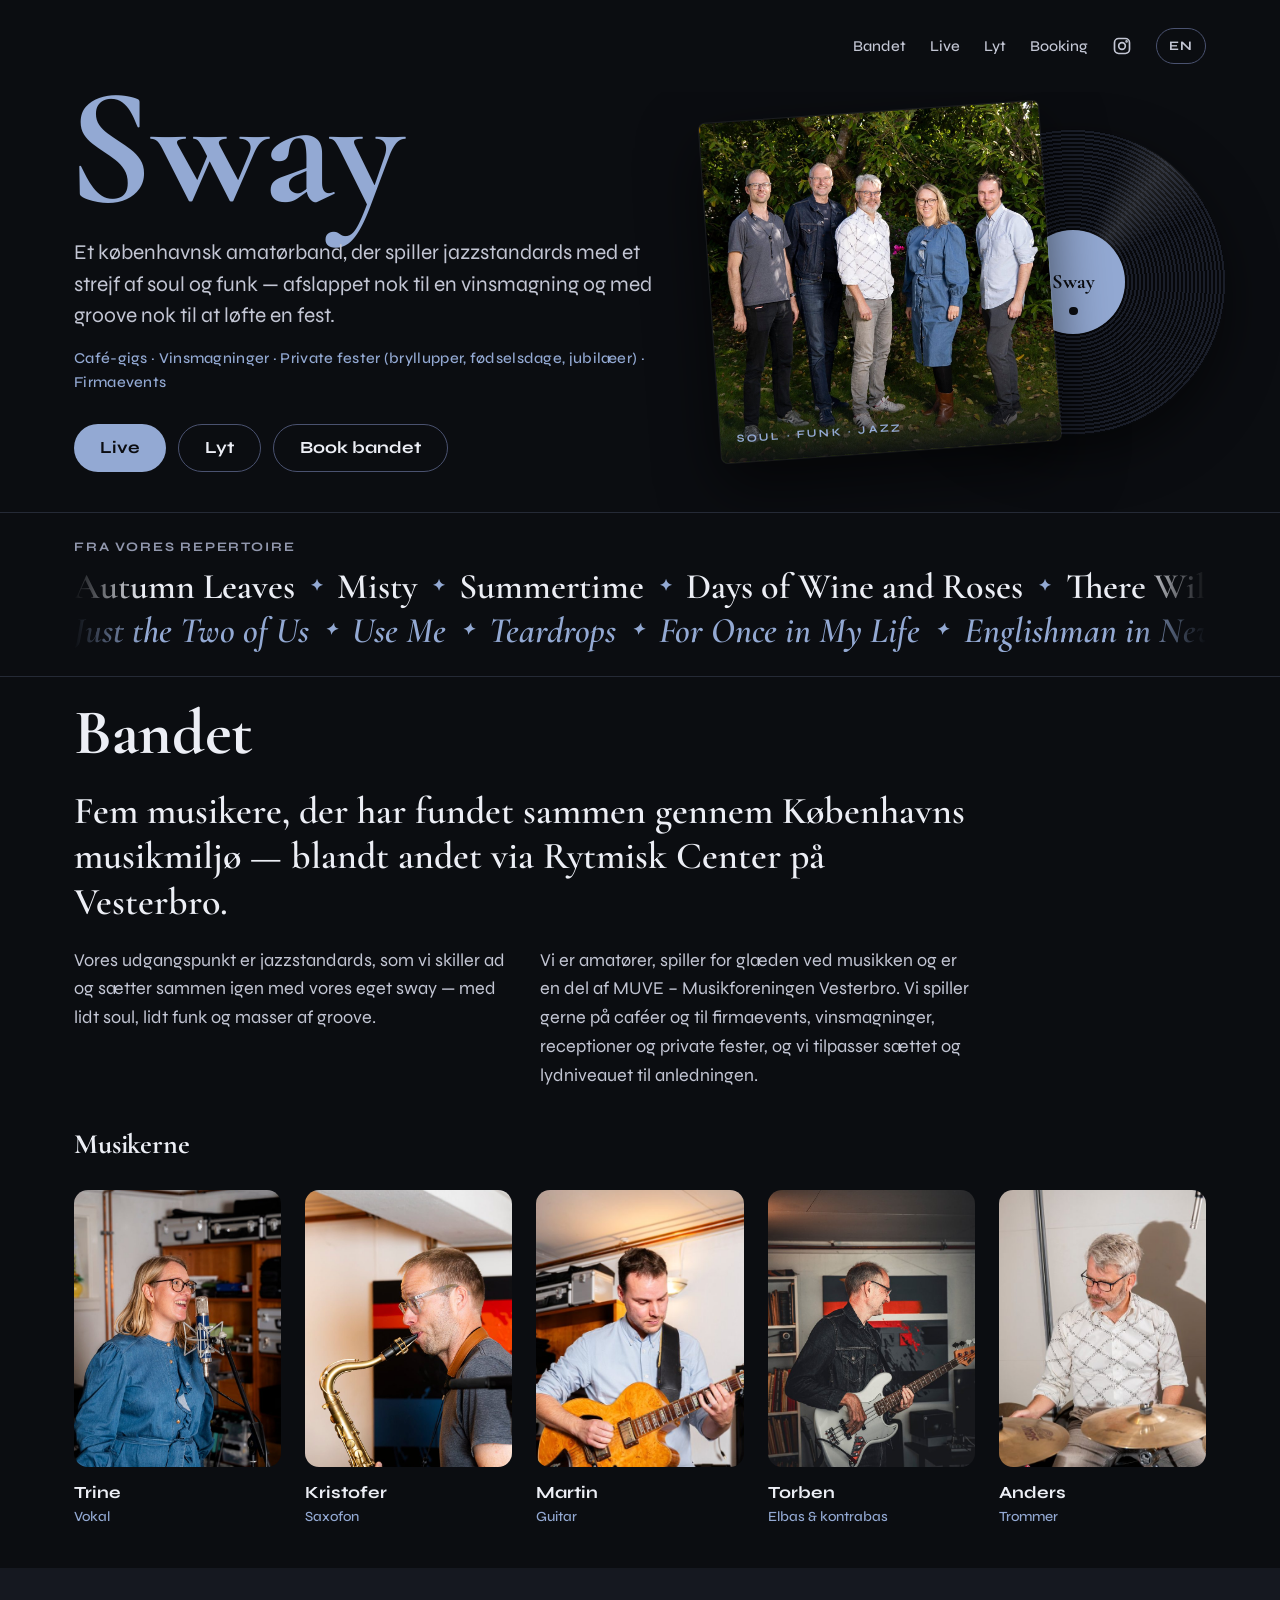
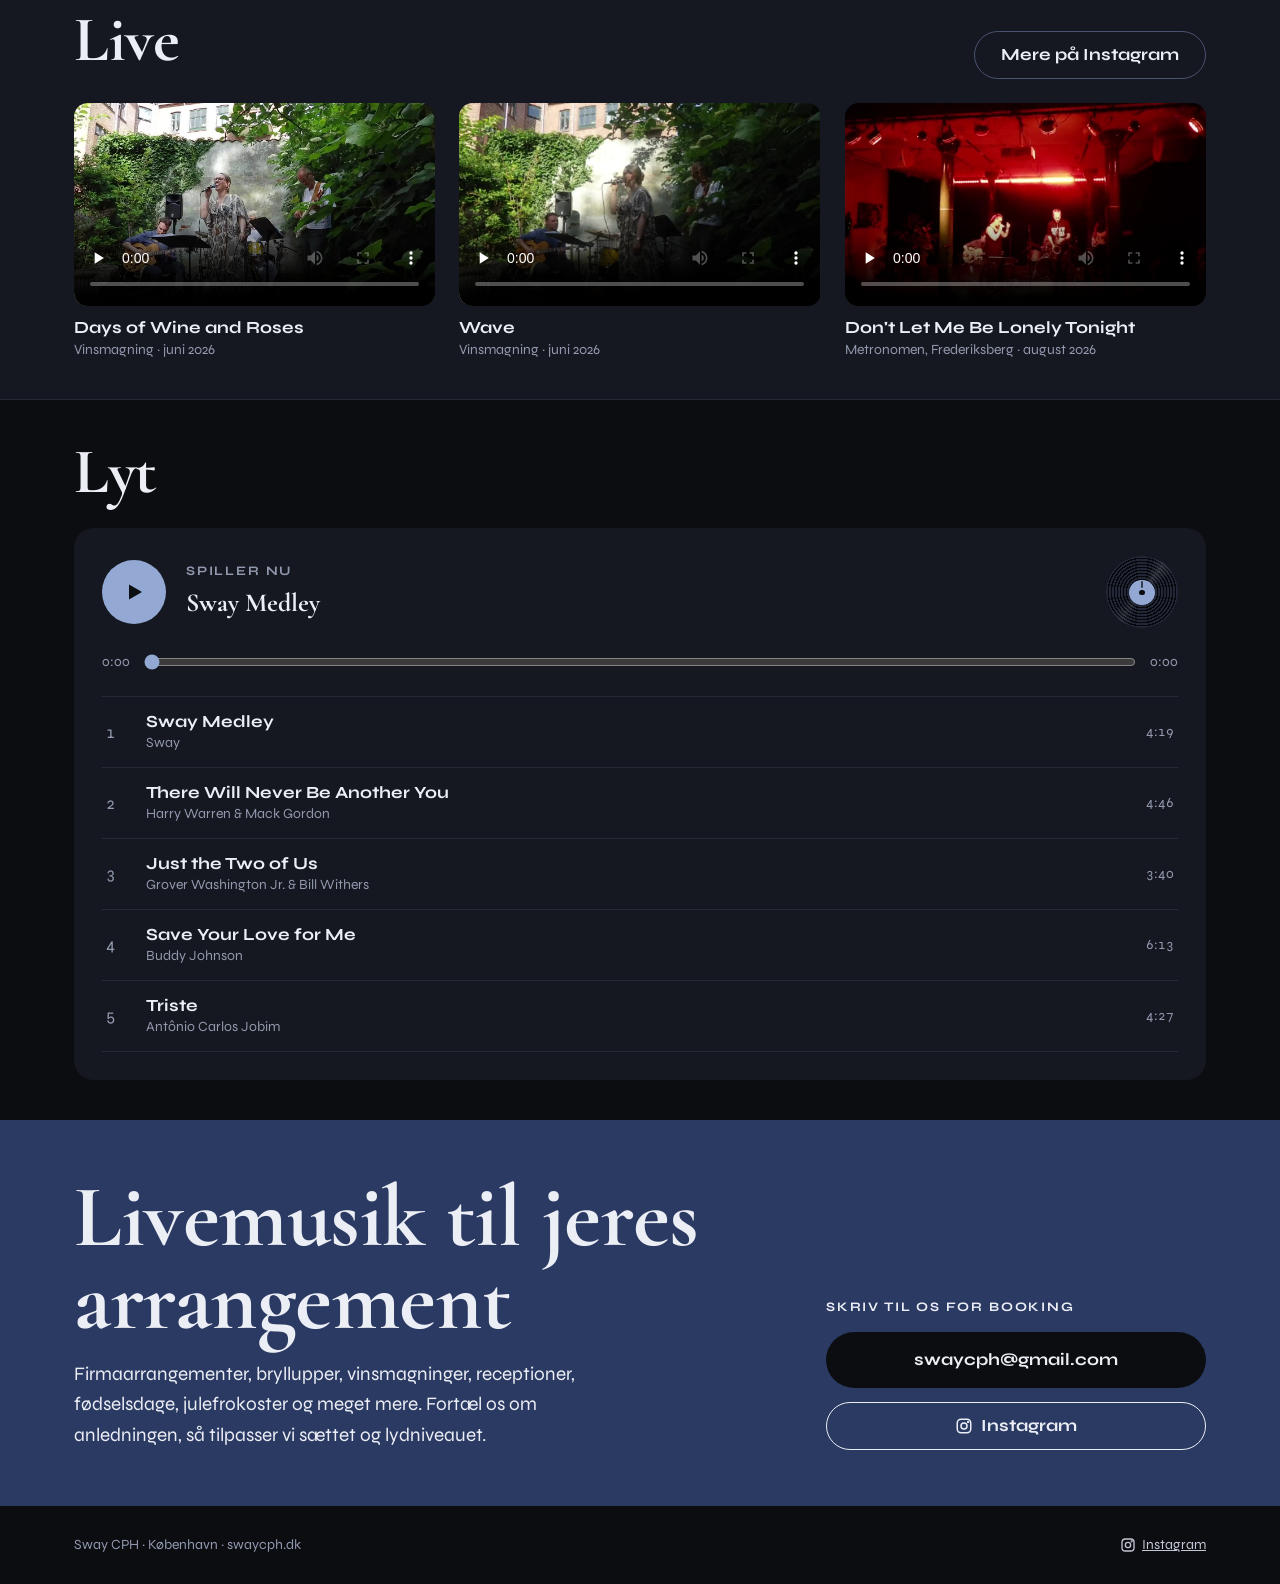
==== index.html @ b2adefa5 "Larger album cover and Syne for body text Cover grows to 340 px (smaller steps on tablet widths) wit" ====
<!doctype html>
<html lang="da">
<head>
<meta charset="utf-8">
<meta name="viewport" content="width=device-width, initial-scale=1">
<title>Sway CPH — Soul, funk &amp; jazz fra København</title>
<meta name="description" content="Sway er et københavnsk band, der spiller jazzstandards med soul, funk og groove til firmaarrangementer, vinsmagninger, receptioner og private fester.">
<meta property="og:title" content="Sway CPH — Soul, funk &amp; jazz fra København">
<meta property="og:description" content="Livemusik til jeres arrangement. Jazzstandards med soul, funk og groove fra København.">
<meta property="og:image" content="https://swaycph.dk/images/hero.jpg">
<meta property="og:type" content="website">
<link rel="preconnect" href="https://fonts.googleapis.com">
<link rel="preconnect" href="https://fonts.gstatic.com" crossorigin>
<link href="https://fonts.googleapis.com/css2?family=Syne:wght@400;500;600;700&family=Cormorant+Garamond:wght@600;700&display=swap" rel="stylesheet">
<link rel="stylesheet" href="style.css?v=20261114k">
<script>if (/[?&]theme=classic\b/.test(location.search)) document.documentElement.classList.add('theme-classic');</script>
<script>
  // Always open at the top: no restored scroll position, and drop a #section left in the address by an earlier click.
  if ('scrollRestoration' in history) history.scrollRestoration = 'manual';
  if (location.hash) history.replaceState(null, '', location.pathname + location.search);
  window.addEventListener('load', function () { window.scrollTo(0, 0); });
</script>
</head>
<body>

<header class="wrap header">
  <nav aria-label="Hovedmenu" data-en-label="Main menu" class="nav">
    <a href="#band" data-en="The Band">Bandet</a>
    <a href="#live">Live</a>
    <a href="#listen" data-en="Listen">Lyt</a>
    <a href="#contact">Booking</a>
    <a href="https://www.instagram.com/swaysocial_cph/" target="_blank" rel="noopener" aria-label="Instagram" class="icon-link">
      <svg width="20" height="20" viewBox="0 0 24 24" fill="none" stroke="currentColor" stroke-width="2" aria-hidden="true"><rect x="3" y="3" width="18" height="18" rx="5"/><circle cx="12" cy="12" r="4"/><circle cx="17.5" cy="6.5" r="0.6" fill="currentColor"/></svg>
    </a>
  </nav>
  <button type="button" class="lang-toggle" id="lang-toggle" aria-label="Switch to English" data-en-label="Skift til dansk" data-en="DA">EN</button>
</header>

<main>
<section id="top" class="hero">
  <div class="wrap hero-grid">
    <div class="hero-text">
      <h1>Sway</h1>
      <p class="lead" data-en="A Copenhagen amateur band playing jazz standards with a touch of soul and funk — relaxed enough for a wine tasting, with enough groove to lift a party.">Et københavnsk amatørband, der spiller jazzstandards med et strejf af soul og funk — afslappet nok til en vinsmagning og med groove nok til at løfte en fest.</p>
      <p class="occasions" data-en="Café gigs · Wine tastings · Private parties (weddings, birthdays, anniversaries) · Company events">Café-gigs · Vinsmagninger · Private fester (bryllupper, fødselsdage, jubilæer) · Firmaevents</p>
      <div class="buttons">
        <a href="#live" class="btn btn-solid">Live</a>
        <a href="#listen" class="btn btn-ghost" data-en="Listen">Lyt</a>
        <a href="#contact" class="btn btn-ghost" data-en="Book the band">Book bandet</a>
      </div>
    </div>
    <div class="collage">
      <div class="record" aria-hidden="true"><span>Sway</span></div>
      <figure class="cover">
        <img src="images/band.jpg" alt="Sway — de fem bandmedlemmer står samlet i en have" data-en-alt="Sway — the five band members standing together in a garden">
        <figcaption><span class="cover-top">Soul · Funk · Jazz</span></figcaption>
      </figure>
    </div>
  </div>
</section>


<section class="repertoire" aria-labelledby="rep-label">
  <p class="label wrap" id="rep-label" data-en="From our repertoire">Fra vores repertoire</p>
  <div class="rep-rows" id="rep-rows">
    <ul class="rep-list" id="rep-songs">
      <li>Autumn Leaves</li>
      <li>Misty</li>
      <li>Summertime</li>
      <li>Days of Wine and Roses</li>
      <li>There Will Never Be Another You</li>
      <li>A Night in Tunisia</li>
      <li>Alone Together</li>
      <li>Beautiful Love</li>
      <li>Willow Weep for Me</li>
      <li>Stolen Moments</li>
      <li>It Might as Well Be Spring</li>
      <li>Without a Song</li>
      <li>Save Your Love for Me</li>
      <li>Wild Is the Wind</li>
      <li>I Will Wait for You</li>
      <li>Når jeg bliver gammel</li>
      <li>Ain't No Sunshine</li>
      <li>Just the Two of Us</li>
      <li>Use Me</li>
      <li>Teardrops</li>
      <li>For Once in My Life</li>
      <li>Englishman in New York</li>
      <li>Fragile</li>
      <li>Here Comes the Rain Again</li>
      <li>50 Ways to Leave Your Lover</li>
      <li>Chevy 56</li>
      <li>How Come You Don't Call Me Anymore</li>
      <li>Chega de Saudade</li>
      <li>Triste</li>
      <li>Wave</li>
      <li>The Old Country</li>
      <li>Love Is a Time of Year</li>
      <li>Don't Let Me Be Lonely Tonight</li>
    </ul>
  </div>
</section>

<section id="band" class="section band">
  <div class="wrap stack">
    <h2 data-en="The Band">Bandet</h2>
    <div class="band-intro">
      <p class="bio-lead" data-en="Five musicians who found each other through Copenhagen's music scene, among other places at Rytmisk Center on Vesterbro.">Fem musikere, der har fundet sammen gennem Københavns musikmiljø — blandt andet via Rytmisk Center på Vesterbro.</p>
      <div class="bio-cols">
        <p class="bio" data-en="Our starting point is the jazz standards, which we take apart and put back together with a sway of our own — adding a little soul, a little funk and plenty of groove.">Vores udgangspunkt er jazzstandards, som vi skiller ad og sætter sammen igen med vores eget sway — med lidt soul, lidt funk og masser af groove.</p>
        <p class="bio" data-en="We are amateurs who play for the love of the music, and part of MUVE – the Vesterbro music association. We are happy to play cafés, company events, wine tastings, receptions and private celebrations, and we shape the set and the volume to fit the occasion.">Vi er amatører, spiller for glæden ved musikken og er en del af MUVE – Musikforeningen Vesterbro. Vi spiller gerne på caféer og til firmaevents, vinsmagninger, receptioner og private fester, og vi tilpasser sættet og lydniveauet til anledningen.</p>
      </div>
    </div>
    <h3 data-en="The Musicians">Musikerne</h3>
    <div class="members">
      <figure><img src="images/trine.jpg" alt="Trine synger ved en studiemikrofon" data-en-alt="Trine singing at a studio microphone" style="object-position: center 35%"><figcaption><b>Trine</b><span data-en="Vocals">Vokal</span></figcaption></figure>
      <figure><img src="images/kristofer.jpg" alt="Kristofer spiller tenorsax" data-en-alt="Kristofer playing tenor sax" style="object-position: center 40%"><figcaption><b>Kristofer</b><span data-en="Saxophone">Saxofon</span></figcaption></figure>
      <figure><img src="images/martin.jpg" alt="Martin spiller archtop-guitar" data-en-alt="Martin playing an archtop guitar" style="object-position: 55% 40%"><figcaption><b>Martin</b><span>Guitar</span></figcaption></figure>
      <figure><img src="images/torben.jpg" alt="Torben spiller på en hvid bas" data-en-alt="Torben playing a white bass" style="object-position: center 45%"><figcaption><b>Torben</b><span data-en="Bass guitar &amp; double bass">Elbas &amp; kontrabas</span></figcaption></figure>
      <figure><img src="images/anders.jpg" alt="Anders ved trommesættet" data-en-alt="Anders at the drum kit" style="object-position: 52% 30%"><figcaption><b>Anders</b><span data-en="Drums">Trommer</span></figcaption></figure>
    </div>
  </div>
</section>

<section id="live" class="section live">
  <div class="wrap stack">
    <div class="section-head">
      <h2>Live</h2>
      <a href="https://www.instagram.com/swaysocial_cph/" target="_blank" rel="noopener" class="btn btn-ghost" data-en="More on Instagram">Mere på Instagram</a>
    </div>
    <div class="clips">
      <figure class="clip">
        <video controls playsinline preload="none" poster="video/days-of-wine-and-roses.jpg" width="1280" height="720">
          <source src="video/days-of-wine-and-roses.mp4" type="video/mp4">
        </video>
        <figcaption><b>Days of Wine and Roses</b><span data-en="Wine tasting · June 2026">Vinsmagning · juni 2026</span></figcaption>
      </figure>
      <figure class="clip">
        <video controls playsinline preload="none" poster="video/wave.jpg" width="1280" height="720">
          <source src="video/wave.mp4" type="video/mp4">
        </video>
        <figcaption><b>Wave</b><span data-en="Wine tasting · June 2026">Vinsmagning · juni 2026</span></figcaption>
      </figure>
      <figure class="clip">
        <video controls playsinline preload="none" poster="video/dont-let-me-be-lonely-tonight.jpg" width="1280" height="720">
          <source src="video/dont-let-me-be-lonely-tonight.mp4" type="video/mp4">
        </video>
        <figcaption><b>Don't Let Me Be Lonely Tonight</b><span data-en="Metronomen, Frederiksberg · August 2026">Metronomen, Frederiksberg · august 2026</span></figcaption>
      </figure>
    </div>
  </div>
</section>

<section id="listen" class="section bordered">
  <div class="wrap stack">
    <h2 data-en="Listen">Lyt</h2>
    <div class="card player" id="player">
      <div class="player-top">
        <button type="button" class="play" id="play-main" aria-label="Afspil">
          <svg class="i-play" width="24" height="24" viewBox="0 0 24 24" aria-hidden="true" fill="currentColor"><path d="M7 4.5v15l13-7.5z"/></svg>
          <svg class="i-pause" width="24" height="24" viewBox="0 0 24 24" aria-hidden="true" fill="currentColor"><rect x="6" y="4.5" width="4" height="15" rx="1"/><rect x="14" y="4.5" width="4" height="15" rx="1"/></svg>
        </button>
        <div class="now">
          <div class="label" data-en="Now playing">Spiller nu</div>
          <div class="card-title" id="now-title">Sway Medley</div>
        </div>
        <div class="mini-record" aria-hidden="true"><span></span></div>
      </div>
      <div class="progress">
        <span id="t-cur">0:00</span>
        <input type="range" id="seek" min="0" max="100" step="0.1" value="0" aria-label="Spol" data-en-label="Seek">
        <span id="t-dur">0:00</span>
      </div>
      <ol class="tracks" id="tracks">
        <li><button type="button" data-src="audio/sway-medley.mp3"><span class="t-num">1</span><span class="t-info"><b>Sway Medley</b><span>Sway</span></span><span class="t-len">4:19</span></button></li>
        <li><button type="button" data-src="audio/there-will-never-be-another-you.mp3"><span class="t-num">2</span><span class="t-info"><b>There Will Never Be Another You</b><span>Harry Warren &amp; Mack Gordon</span></span><span class="t-len">4:46</span></button></li>
        <li><button type="button" data-src="audio/just-the-two-of-us.mp3"><span class="t-num">3</span><span class="t-info"><b>Just the Two of Us</b><span>Grover Washington Jr. &amp; Bill Withers</span></span><span class="t-len">3:40</span></button></li>
        <li><button type="button" data-src="audio/save-your-love-for-me.mp3"><span class="t-num">4</span><span class="t-info"><b>Save Your Love for Me</b><span>Buddy Johnson</span></span><span class="t-len">6:13</span></button></li>
        <li><button type="button" data-src="audio/triste.mp3"><span class="t-num">5</span><span class="t-info"><b>Triste</b><span>Antônio Carlos Jobim</span></span><span class="t-len">4:27</span></button></li>
      </ol>
      <audio id="audio" preload="none"></audio>
    </div>
  </div>
</section>

<section id="contact" class="section contact">
  <div class="wrap contact-inner">
    <div class="contact-text">
      <h2 data-en="Live music for your event">Livemusik til jeres arrangement</h2>
      <p data-en="Corporate events, weddings, wine tastings, receptions, birthdays, Christmas parties and much more. Tell us about the occasion and we'll shape the set and the volume to fit.">Firmaarrangementer, bryllupper, vinsmagninger, receptioner, fødselsdage, julefrokoster og meget mere. Fortæl os om anledningen, så tilpasser vi sættet og lydniveauet.</p>
    </div>
    <div class="contact-box">
      <div class="label" data-en="Write to us for booking">Skriv til os for booking</div>
      <a href="mailto:swaycph@gmail.com" class="btn btn-dark">swaycph@gmail.com</a>
      <a href="https://www.instagram.com/swaysocial_cph/" target="_blank" rel="noopener" class="btn btn-light-ghost">
        <svg width="18" height="18" viewBox="0 0 24 24" fill="none" stroke="currentColor" stroke-width="2" aria-hidden="true"><rect x="3" y="3" width="18" height="18" rx="5"/><circle cx="12" cy="12" r="4"/><circle cx="17.5" cy="6.5" r="0.6" fill="currentColor"/></svg>
        Instagram
      </a>
    </div>
  </div>
</section>
</main>

<footer class="wrap footer">
  <span data-en="Sway CPH · Copenhagen · swaycph.dk">Sway CPH · København · swaycph.dk</span>
  <a href="https://www.instagram.com/swaysocial_cph/" target="_blank" rel="noopener" class="footer-ig"><svg width="16" height="16" viewBox="0 0 24 24" fill="none" stroke="currentColor" stroke-width="2" aria-hidden="true"><rect x="3" y="3" width="18" height="18" rx="5"/><circle cx="12" cy="12" r="4"/><circle cx="17.5" cy="6.5" r="0.6" fill="currentColor"/></svg>Instagram</a>
</footer>

<script src="i18n.js?v=20261114k"></script>
<script src="player.js?v=20261114k"></script>
<script src="repertoire.js?v=20261114k"></script>

</body>
</html>
---- style.css ----
:root {
  --ground: #0B0D11;
  --ground-2: #151820;
  --line: #252A36;
  --text: #ECEEF5;
  --soft: #C3C6D4;
  --muted: #9298AE;
  --gold: #93A9D3;
  --gold-hover: #B8C8E8;
  --petrol: #2B3A63;
  --edge: #4A5270;
  --card-2: #1D2130;
  --groove-a: #07080B;
  --groove-b: #1A1E29;
  --groove-c: #222737;
  --shade: 11, 13, 17;
  --serif: 'Cormorant Garamond', Georgia, serif;
}

/* Previous petrol-and-gold palette, kept as a fallback: open with ?theme=classic */
:root.theme-classic {
  --ground: #0E1A1C;
  --ground-2: #132325;
  --line: #213436;
  --text: #F1EBDD;
  --soft: #C9D2CE;
  --muted: #A9B8B6;
  --gold: #D9A84A;
  --gold-hover: #E8C27A;
  --petrol: #1F6E78;
  --edge: #4E6563;
  --card-2: #1C2E30;
  --groove-a: #0A1213;
  --groove-b: #17282A;
  --groove-c: #1E3335;
  --shade: 14, 26, 28;
}

* { box-sizing: border-box; }
html { scroll-behavior: smooth; }
body {
  margin: 0;
  background: var(--ground);
  color: var(--text);
  font-family: 'Syne', system-ui, sans-serif;
  font-size: 17px;
  line-height: 1.6;
}
img { max-width: 100%; display: block; }
a { color: var(--gold); }
a:hover { color: var(--gold-hover); }

h1, h2, h3 { font-family: var(--serif); font-weight: 700; letter-spacing: -0.005em; margin: 0; }
h2 { font-size: clamp(40px, 6vw, 64px); line-height: 1; }
h3 { font-size: 28px; margin-top: 8px; }

.wrap { max-width: 1180px; margin: 0 auto; padding-left: 24px; padding-right: 24px; }
.stack { display: flex; flex-direction: column; gap: 24px; }
.section > .wrap { padding-top: 40px; padding-bottom: 40px; }
.player { padding-bottom: 12px; }
.bordered { border-top: 1px solid var(--line); }
.muted { color: var(--muted); font-size: 15px; margin: 0; }
.label { font-size: 13px; font-weight: 700; letter-spacing: 0.14em; text-transform: uppercase; color: var(--muted); }

/* Header */
.header { padding-top: 24px; padding-bottom: 24px; display: flex; flex-wrap: wrap; align-items: center; justify-content: flex-end; gap: 16px; }
.nav { display: flex; flex-wrap: wrap; gap: 4px 24px; font-size: 15px; font-weight: 500; }
.nav a { color: var(--soft); text-decoration: none; padding: 10px 0; }
.nav a:hover { color: var(--gold); }
.icon-link { display: inline-flex; align-items: center; }
.lang-toggle { min-width: 44px; min-height: 36px; padding: 0 12px; border-radius: 999px; border: 1.5px solid var(--edge); background: none; color: var(--soft); font: inherit; font-size: 13px; font-weight: 700; letter-spacing: 0.08em; cursor: pointer; align-self: center; margin-left: 8px; }
.lang-toggle:hover { border-color: var(--gold); color: var(--gold); }

/* Hero */
.hero { padding-bottom: 40px; overflow: hidden; }
.hero-grid { display: grid; grid-template-columns: 6fr 5fr; gap: 40px; align-items: start; padding-top: 0; }
.hero-text { display: flex; flex-direction: column; gap: 22px; }
.eyebrow { margin: 0; font-size: 14px; font-weight: 700; letter-spacing: 0.18em; text-transform: uppercase; color: var(--gold); }
.hero h1 { font-size: clamp(88px, 13vw, 190px); line-height: 0.8; margin: -0.06em 0 0 -0.04em; color: var(--gold); }
.occasions { margin: -8px 0 0; font-size: 15px; font-weight: 500; letter-spacing: 0.02em; color: var(--gold); }
.lead { margin: 0; max-width: 620px; font-size: 21px; line-height: 1.5; color: var(--soft); }
.buttons { display: flex; flex-wrap: wrap; gap: 12px; margin-top: 8px; }

/* Buttons */
.btn { display: inline-flex; align-items: center; justify-content: center; gap: 8px; min-height: 48px; padding: 0 26px; border-radius: 999px; font-weight: 700; text-decoration: none; }
.btn-solid { background: var(--gold); color: var(--ground); }
.btn-solid:hover { background: var(--gold-hover); color: var(--ground); }
.btn-ghost { border: 1.5px solid var(--edge); color: var(--text); }
.btn-ghost:hover { border-color: var(--gold); color: var(--gold); }
.btn-dark { min-height: 56px; background: var(--ground); color: var(--text); }
.btn-dark:hover { color: var(--gold-hover); }
.btn-light-ghost { border: 1.5px solid var(--text); color: var(--text); }
.btn-light-ghost:hover { background: rgba(var(--shade),0.2); color: var(--text); }

/* Listen */
.section-head { display: flex; flex-wrap: wrap; align-items: baseline; justify-content: space-between; gap: 12px; }
.card { border-radius: 20px; background: var(--ground-2); padding: 28px; }
.listen-card { display: flex; flex-wrap: wrap; align-items: center; gap: 16px 20px; }
.listen-card > div { flex: 1 1 240px; min-width: 0; }
.card-title { font-family: var(--serif); font-weight: 700; font-size: 26px; }
.play { width: 64px; height: 64px; flex: none; border-radius: 999px; background: var(--gold); color: var(--ground); display: flex; align-items: center; justify-content: center; }
.play:hover { background: var(--gold-hover); color: var(--ground); }

/* Player */
.player { display: flex; flex-direction: column; gap: 20px; }
.player-top { display: flex; align-items: center; gap: 20px; }
.now { flex: 1; min-width: 0; }
button.play { border: none; cursor: pointer; }
.play .i-pause, .is-playing .play .i-play { display: none; }
.is-playing .play .i-pause { display: block; }
.progress { display: flex; align-items: center; gap: 12px; font-size: 14px; color: var(--muted); font-variant-numeric: tabular-nums; }
.progress input { flex: 1; min-width: 0; accent-color: var(--gold); height: 24px; cursor: pointer; }
.tracks { list-style: none; margin: 0; padding: 0; border-top: 1px solid var(--line); }
.tracks li { border-bottom: 1px solid var(--line); }
.tracks button { width: 100%; display: flex; align-items: center; gap: 16px; padding: 14px 4px; min-height: 56px; background: none; border: none; color: var(--text); font: inherit; text-align: left; cursor: pointer; }
.tracks button:hover .t-info b, .tracks button.active .t-info b { color: var(--gold); }
.t-num { width: 24px; flex: none; color: var(--muted); font-variant-numeric: tabular-nums; }
.tracks button.active .t-num { color: var(--gold); }
.t-info { flex: 1; min-width: 0; display: flex; flex-direction: column; line-height: 1.35; }
.t-info span { color: var(--muted); font-size: 14px; }
.t-len { color: var(--muted); font-size: 14px; font-variant-numeric: tabular-nums; }

/* Live */
.live { background: var(--ground-2); }
.clips { display: grid; grid-template-columns: repeat(auto-fit, minmax(280px, 1fr)); gap: 24px; }
.clip { margin: 0; display: flex; flex-direction: column; gap: 10px; }
.clip video { width: 100%; height: auto; aspect-ratio: 16 / 9; object-fit: cover; border-radius: 14px; background: var(--card-2); display: block; }
.clip figcaption { display: flex; flex-direction: column; line-height: 1.4; }
.clip figcaption span { color: var(--muted); font-size: 14px; }

/* Repertoire marquee */
.repertoire { padding: 8px 0 24px; overflow: hidden; border-top: 1px solid var(--line); border-bottom: 1px solid var(--line); }
.repertoire .label { padding-top: 16px; padding-bottom: 8px; }
.rep-list { list-style: none; margin: 0; padding: 0 24px; display: flex; flex-wrap: wrap; gap: 4px 28px; max-width: 1180px; margin: 0 auto; }
.rep-list[hidden] { display: none; }
.rep-list li { font-family: var(--serif); font-weight: 600; font-size: 26px; color: var(--soft); }
.rep-rows.is-moving { display: flex; flex-direction: column; gap: 0; width: min(1132px, calc(100% - 48px)); margin: 0 auto; overflow: hidden;
  -webkit-mask-image: linear-gradient(to right, transparent, #000 6%, #000 94%, transparent); mask-image: linear-gradient(to right, transparent, #000 6%, #000 94%, transparent); }
.rep-row { display: flex; width: max-content; animation: rep 70s linear infinite; }
.rep-row.reverse { animation-direction: reverse; animation-duration: 85s; }
.rep-row ul { list-style: none; margin: 0; padding: 0; display: flex; }
.rep-row li { white-space: nowrap; display: flex; align-items: center; font-family: var(--serif); font-weight: 600; font-size: clamp(24px, 3vw, 36px); color: var(--text); line-height: 1.2; }
.rep-row li::after { content: "✦"; font-size: 0.45em; color: var(--gold); margin: 0 0.9em; }
.rep-row.reverse li { color: var(--gold); font-style: italic; }
.repertoire:hover .rep-row { animation-play-state: paused; }
@keyframes rep { to { transform: translateX(-50%); } }

/* Band */
.band > .wrap { padding-top: 24px; }
.band-intro { display: flex; flex-direction: column; gap: 20px; max-width: 900px; }
.bio-lead { margin: 0; font-family: var(--serif); font-weight: 600; font-size: clamp(26px, 3.2vw, 38px); line-height: 1.2; color: var(--text); }
.bio-cols { display: grid; grid-template-columns: 1fr 1fr; gap: 32px; }
.bio { margin: 0; font-size: 18px; color: var(--soft); }
/* Collage */
.collage { position: relative; justify-self: start; width: min(100%, 340px); margin-top: 20px; }
.cover { position: relative; z-index: 2; margin: 0; aspect-ratio: 1; border-radius: 6px; overflow: hidden; transform: rotate(-4deg); box-shadow: 0 24px 60px rgba(0,0,0,0.6); outline: 1px solid rgba(241,235,221,0.08); }
.cover img { display: block; width: 100%; height: 100%; object-fit: cover; object-position: center 62%; }
.cover figcaption { position: absolute; inset: auto 0 0 0; padding: 40px 16px 14px; display: flex; flex-direction: column; background: linear-gradient(to top, rgba(var(--shade),0.92), rgba(var(--shade),0)); }
.cover-top { font-size: 11px; font-weight: 700; letter-spacing: 0.2em; text-transform: uppercase; color: var(--gold); }
.cover-title { font-family: var(--serif); font-weight: 700; font-size: 26px; line-height: 1.1; color: var(--text); }
.record { z-index: 1; position: absolute; right: -52%; top: 5%; width: 90%; aspect-ratio: 1; border-radius: 50%; display: flex; align-items: center; justify-content: center;
  background: repeating-radial-gradient(circle at center, var(--groove-a) 0 2px, var(--groove-b) 2px 4px); box-shadow: 0 20px 50px rgba(0,0,0,0.5); animation: spin 6s linear infinite; animation-play-state: paused; }
.record span { width: 34%; aspect-ratio: 1; border-radius: 50%; background: var(--gold); color: var(--ground); display: flex; align-items: center; justify-content: flex-end; flex-direction: column; padding-bottom: 0; font-family: var(--serif); font-weight: 700; font-size: clamp(14px, 1.6vw, 22px); position: relative; }
.record span { justify-content: center; }
.record span::after { content: ""; position: absolute; width: 8%; aspect-ratio: 1; border-radius: 50%; background: var(--ground); bottom: 18%; }
@media (max-width: 1180px) and (min-width: 761px) { .collage { width: min(100%, 260px); } }
@media (max-width: 960px) and (min-width: 761px) { .collage { width: min(100%, 190px); } }
.music-on .record { animation-play-state: running; }
/* Light sheen and label mark make the rotation visible; plain grooves look the same at every angle */
.record::before, .mini-record::before { content: ""; position: absolute; inset: 0; border-radius: 50%; pointer-events: none;
  background: conic-gradient(from 20deg, transparent 0deg, rgba(255,255,255,0.10) 18deg, transparent 40deg, transparent 180deg, rgba(255,255,255,0.07) 198deg, transparent 220deg); }
@keyframes spin { to { transform: rotate(360deg); } }
.mini-record { position: relative; flex: none; width: 72px; aspect-ratio: 1; border-radius: 50%; display: flex; align-items: center; justify-content: center;
  background: repeating-radial-gradient(circle at center, var(--groove-a) 0 1.5px, var(--groove-c) 1.5px 3px); animation: spin 3s linear infinite; animation-play-state: paused; }
.mini-record span { width: 36%; aspect-ratio: 1; border-radius: 50%; background: var(--gold); position: relative; }
.mini-record span::after { content: ""; position: absolute; inset: 40%; border-radius: 50%; background: var(--ground); }
.mini-record span::before { content: ""; position: absolute; left: 46%; top: 6%; width: 8%; height: 28%; border-radius: 2px; background: var(--ground); opacity: 0.7; }
.music-on .mini-record { animation-play-state: running; }
@media (prefers-reduced-motion: reduce) { .record { animation-duration: 14s; } .mini-record { animation-duration: 8s; } }

@media (max-width: 760px) {
  .bio-cols { grid-template-columns: 1fr; gap: 16px; }
  .hero-grid { grid-template-columns: 1fr; gap: 40px; min-height: 0; padding-top: 16px; }
  .collage { width: 66%; margin: 8px 0 0 4px; }
}
.members { display: grid; grid-template-columns: repeat(auto-fit, minmax(200px, 1fr)); gap: 24px; }
.members figure { margin: 0; display: flex; flex-direction: column; gap: 12px; }
.members img { width: 100%; aspect-ratio: 3 / 4; object-fit: cover; border-radius: 14px; }
.members figcaption { display: flex; flex-direction: column; }
.members figcaption span { color: var(--gold); font-size: 14px; font-weight: 500; }

/* Contact */
.contact { background: var(--petrol); }
.contact > .wrap { padding-top: 56px; padding-bottom: 56px; }
.contact-inner { display: flex; flex-wrap: wrap; align-items: flex-end; justify-content: space-between; gap: 40px; }
.contact-text { flex: 1 1 420px; display: flex; flex-direction: column; gap: 16px; }
.contact-text h2 { font-size: clamp(44px, 7vw, 88px); line-height: 0.95; }
.contact-text p { margin: 0; max-width: 520px; font-size: 19px; }
.contact-box { flex: 0 1 380px; display: flex; flex-direction: column; gap: 14px; }
.contact-box .label { color: var(--text); }

/* Footer */
.footer { padding-top: 28px; padding-bottom: 28px; display: flex; flex-wrap: wrap; justify-content: space-between; gap: 8px; color: var(--muted); font-size: 14px; }
.footer a { color: var(--soft); }
.footer-ig { display: inline-flex; align-items: center; gap: 6px; }

@media (max-width: 760px) {
  .members { grid-template-columns: 1fr 1fr; gap: 16px; }
}

@media (max-width: 600px) {
  .header { justify-content: space-between; flex-wrap: nowrap; align-items: flex-start; }
}
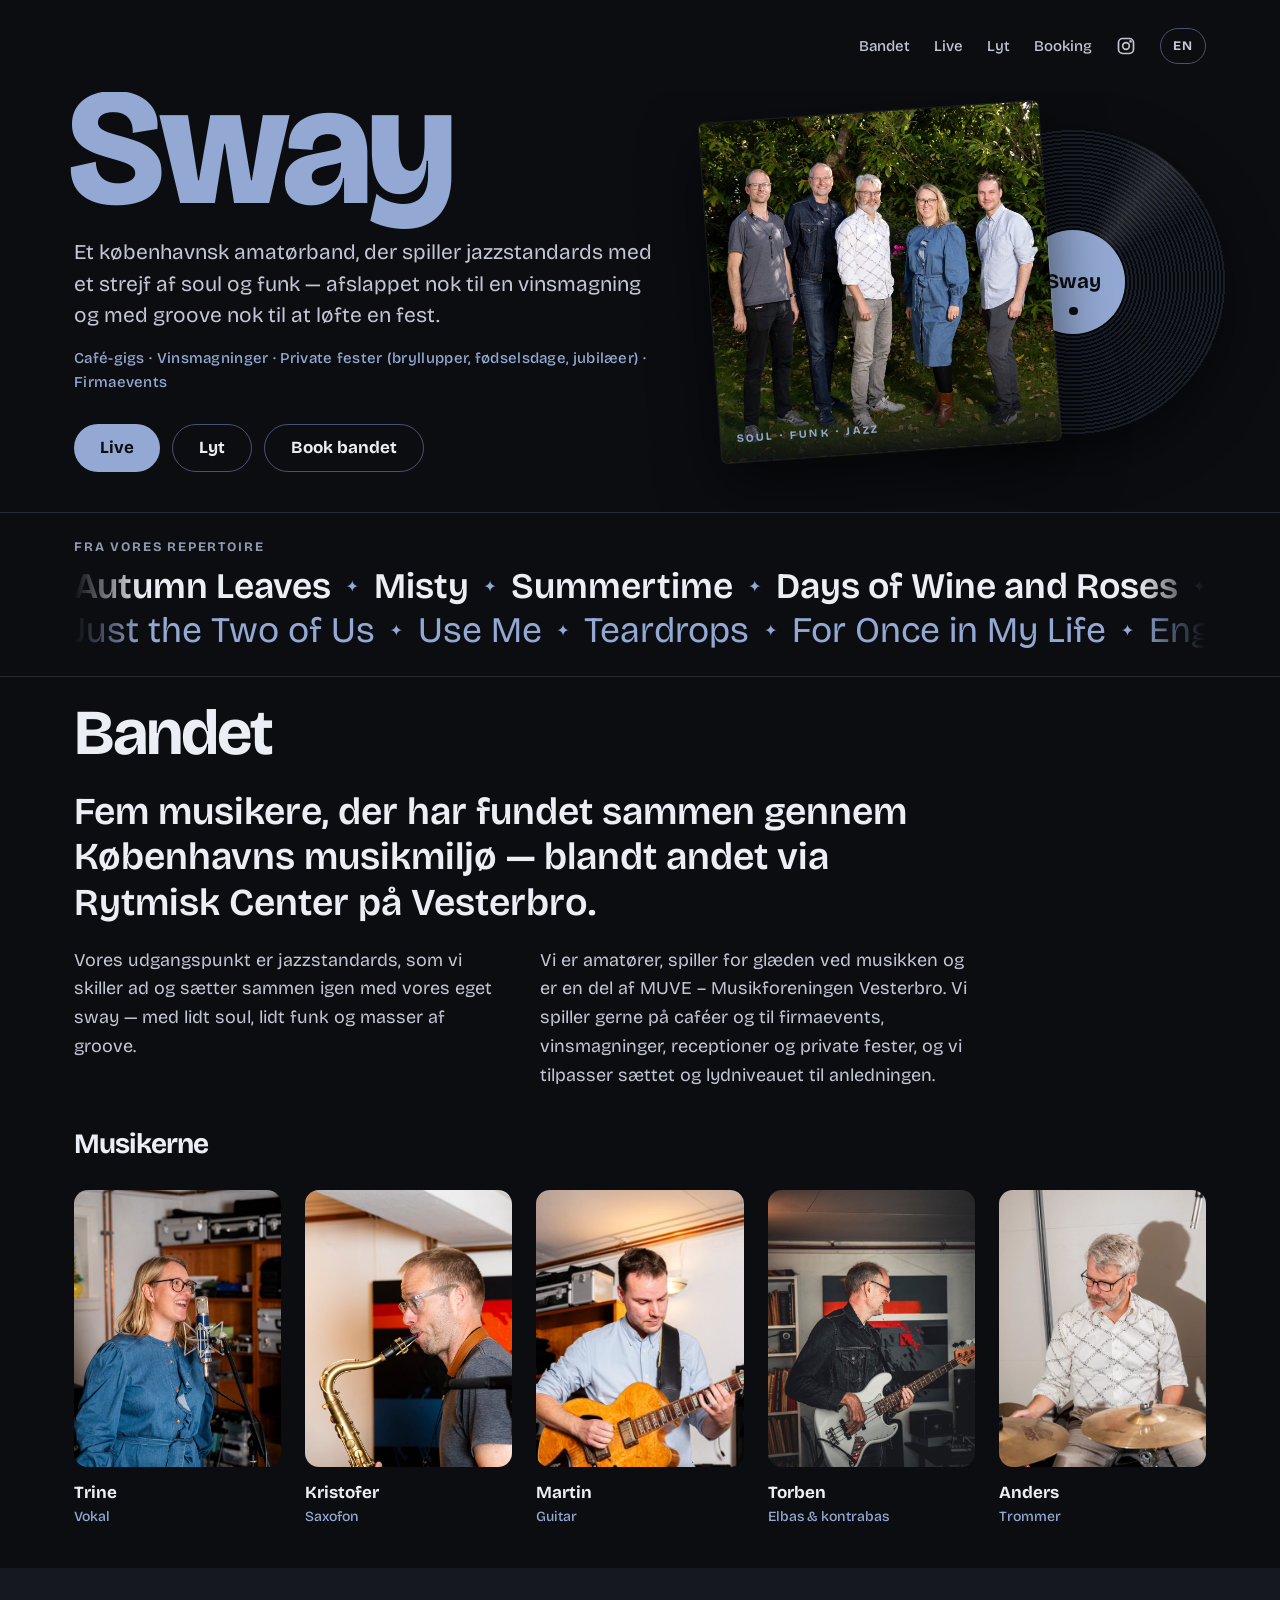
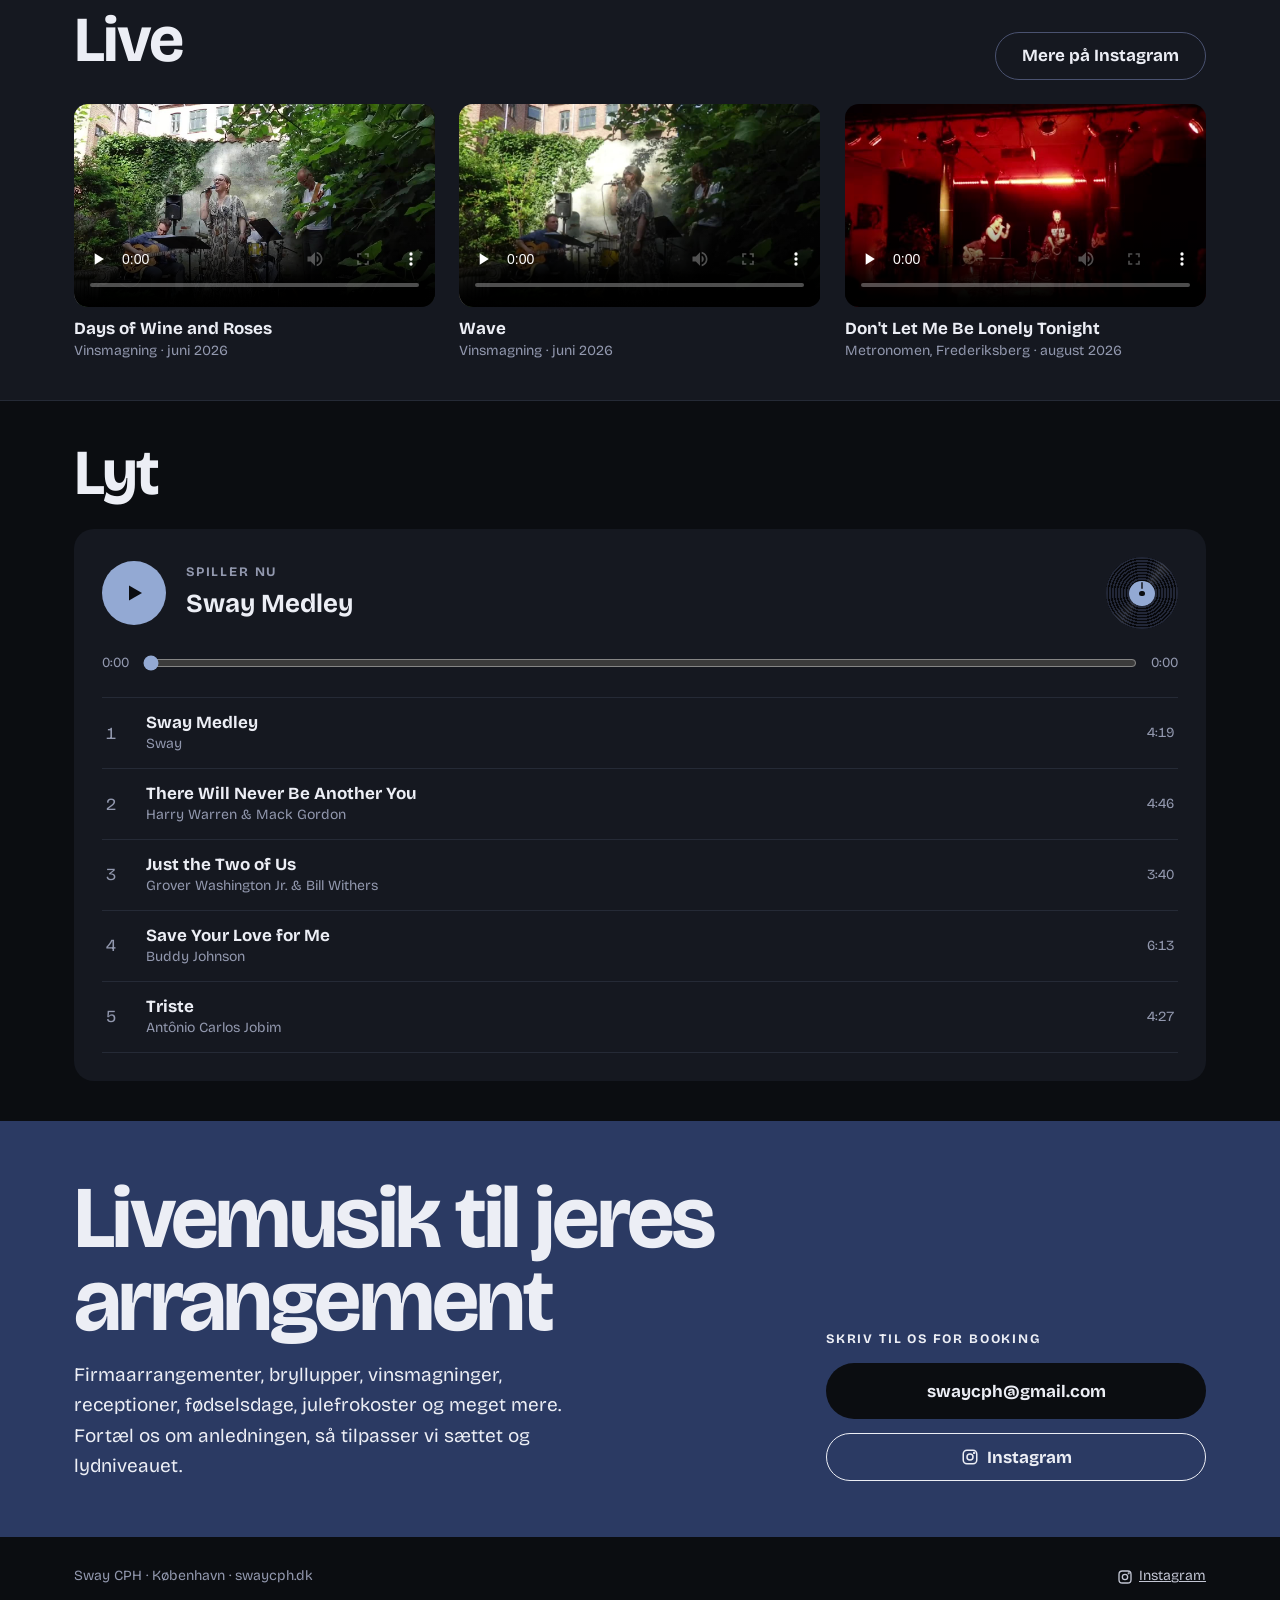
==== commit 9a9d7bc9: "Use Bricolage Grotesque for all text Replaces Syne (body) and Cormorant Garamond (headings, repertoi" ====
--- a/index.html
+++ b/index.html
@@ -11,8 +11,8 @@
 <meta property="og:type" content="website">
 <link rel="preconnect" href="https://fonts.googleapis.com">
 <link rel="preconnect" href="https://fonts.gstatic.com" crossorigin>
-<link href="https://fonts.googleapis.com/css2?family=Syne:wght@400;500;600;700&family=Cormorant+Garamond:wght@600;700&display=swap" rel="stylesheet">
-<link rel="stylesheet" href="style.css?v=20261114k">
+<link href="https://fonts.googleapis.com/css2?family=Bricolage+Grotesque:opsz,wght@12..96,400..800&display=swap" rel="stylesheet">
+<link rel="stylesheet" href="style.css?v=20261114l">
 <script>if (/[?&]theme=classic\b/.test(location.search)) document.documentElement.classList.add('theme-classic');</script>
 <script>
   // Always open at the top: no restored scroll position, and drop a #section left in the address by an earlier click.
@@ -206,9 +206,9 @@
   <a href="https://www.instagram.com/swaysocial_cph/" target="_blank" rel="noopener" class="footer-ig"><svg width="16" height="16" viewBox="0 0 24 24" fill="none" stroke="currentColor" stroke-width="2" aria-hidden="true"><rect x="3" y="3" width="18" height="18" rx="5"/><circle cx="12" cy="12" r="4"/><circle cx="17.5" cy="6.5" r="0.6" fill="currentColor"/></svg>Instagram</a>
 </footer>
 
-<script src="i18n.js?v=20261114k"></script>
-<script src="player.js?v=20261114k"></script>
-<script src="repertoire.js?v=20261114k"></script>
+<script src="i18n.js?v=20261114l"></script>
+<script src="player.js?v=20261114l"></script>
+<script src="repertoire.js?v=20261114l"></script>
 
 </body>
 </html>
--- a/style.css
+++ b/style.css
@@ -14,7 +14,7 @@
   --groove-b: #1A1E29;
   --groove-c: #222737;
   --shade: 11, 13, 17;
-  --serif: 'Cormorant Garamond', Georgia, serif;
+  --serif: 'Bricolage Grotesque', system-ui, sans-serif;
 }
 
 /* Previous petrol-and-gold palette, kept as a fallback: open with ?theme=classic */
@@ -42,15 +42,16 @@
   margin: 0;
   background: var(--ground);
   color: var(--text);
-  font-family: 'Syne', system-ui, sans-serif;
+  font-family: 'Bricolage Grotesque', system-ui, sans-serif;
   font-size: 17px;
   line-height: 1.6;
 }
 img { max-width: 100%; display: block; }
+button, input { font: inherit; }
 a { color: var(--gold); }
 a:hover { color: var(--gold-hover); }
 
-h1, h2, h3 { font-family: var(--serif); font-weight: 700; letter-spacing: -0.005em; margin: 0; }
+h1, h2, h3 { font-family: var(--serif); font-weight: 700; letter-spacing: -0.03em; margin: 0; }
 h2 { font-size: clamp(40px, 6vw, 64px); line-height: 1; }
 h3 { font-size: 28px; margin-top: 8px; }
 
@@ -76,7 +77,7 @@
 .hero-grid { display: grid; grid-template-columns: 6fr 5fr; gap: 40px; align-items: start; padding-top: 0; }
 .hero-text { display: flex; flex-direction: column; gap: 22px; }
 .eyebrow { margin: 0; font-size: 14px; font-weight: 700; letter-spacing: 0.18em; text-transform: uppercase; color: var(--gold); }
-.hero h1 { font-size: clamp(88px, 13vw, 190px); line-height: 0.8; margin: -0.06em 0 0 -0.04em; color: var(--gold); }
+.hero h1 { font-weight: 800; letter-spacing: -0.03em; font-size: clamp(88px, 13vw, 190px); line-height: 0.8; margin: -0.06em 0 0 -0.04em; color: var(--gold); }
 .occasions { margin: -8px 0 0; font-size: 15px; font-weight: 500; letter-spacing: 0.02em; color: var(--gold); }
 .lead { margin: 0; max-width: 620px; font-size: 21px; line-height: 1.5; color: var(--soft); }
 .buttons { display: flex; flex-wrap: wrap; gap: 12px; margin-top: 8px; }
@@ -141,7 +142,7 @@
 .rep-row ul { list-style: none; margin: 0; padding: 0; display: flex; }
 .rep-row li { white-space: nowrap; display: flex; align-items: center; font-family: var(--serif); font-weight: 600; font-size: clamp(24px, 3vw, 36px); color: var(--text); line-height: 1.2; }
 .rep-row li::after { content: "✦"; font-size: 0.45em; color: var(--gold); margin: 0 0.9em; }
-.rep-row.reverse li { color: var(--gold); font-style: italic; }
+.rep-row.reverse li { color: var(--gold); font-weight: 400; }
 .repertoire:hover .rep-row { animation-play-state: paused; }
 @keyframes rep { to { transform: translateX(-50%); } }
 
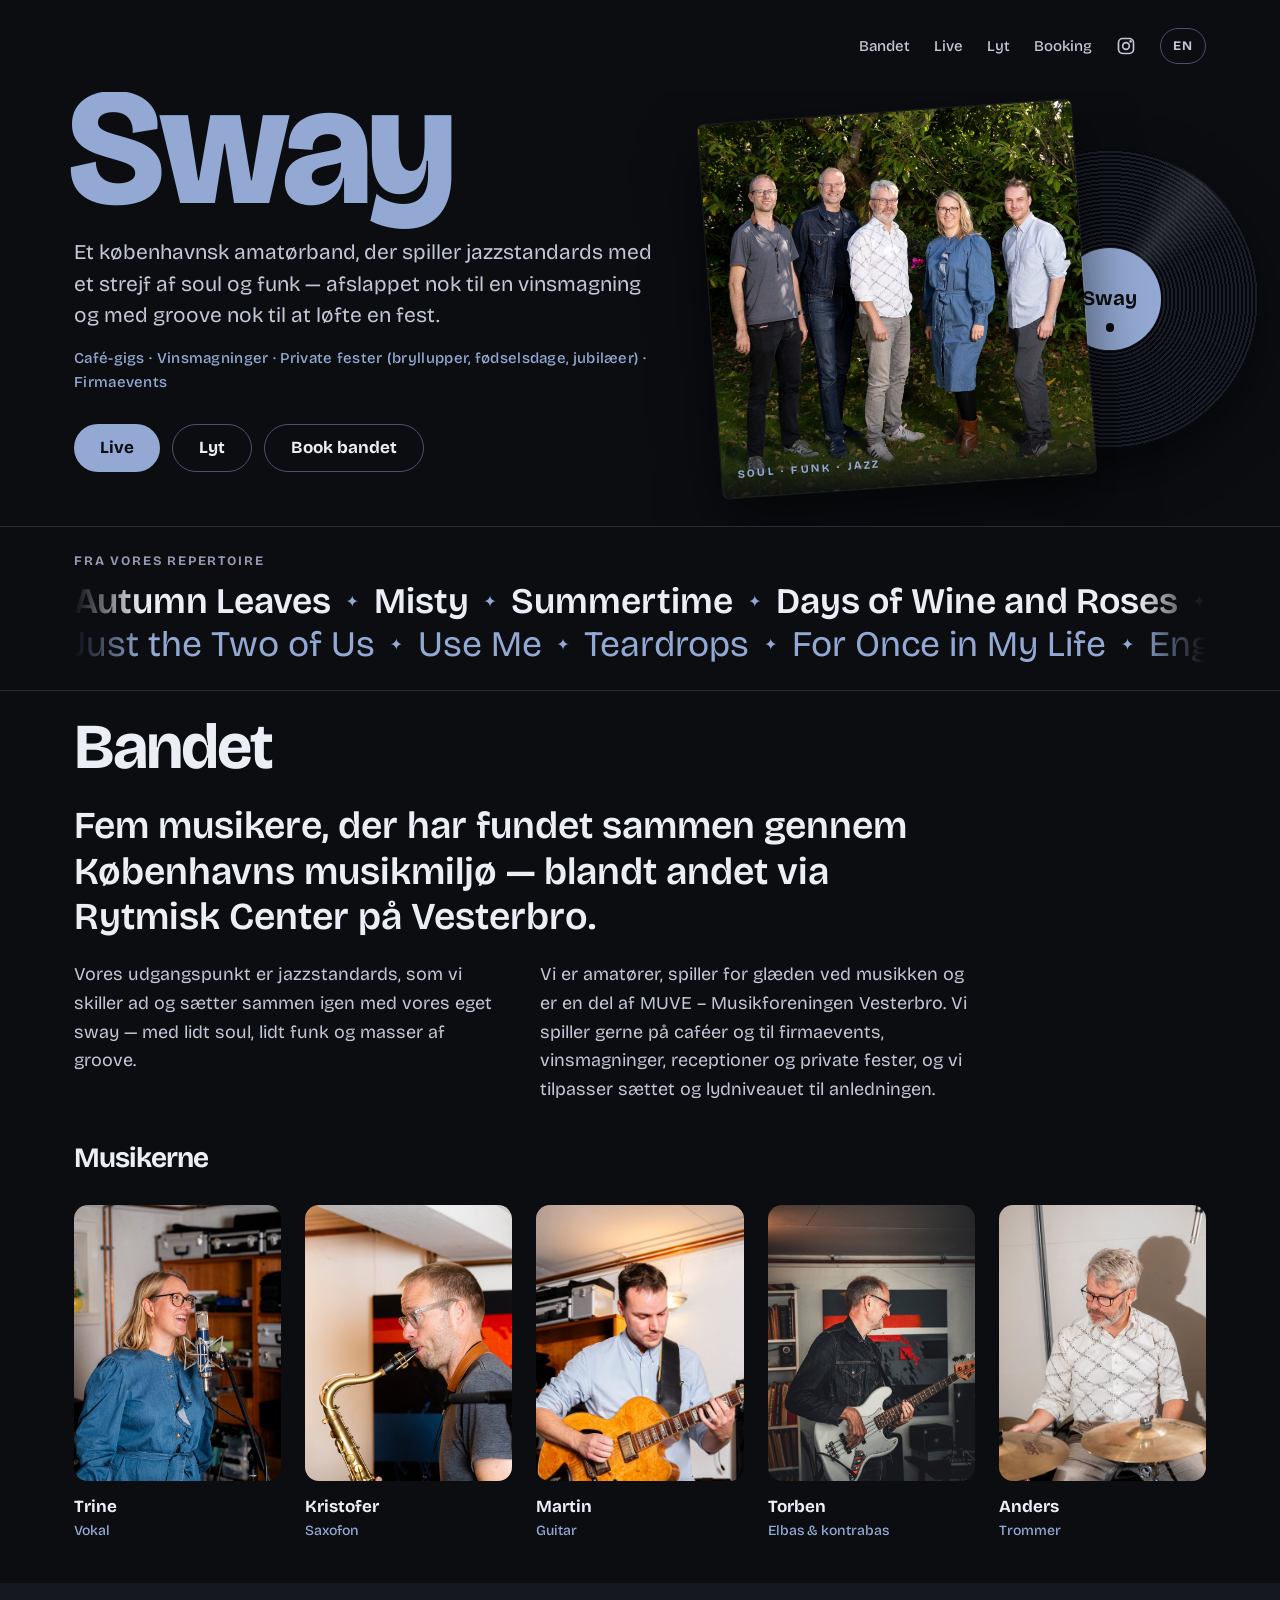
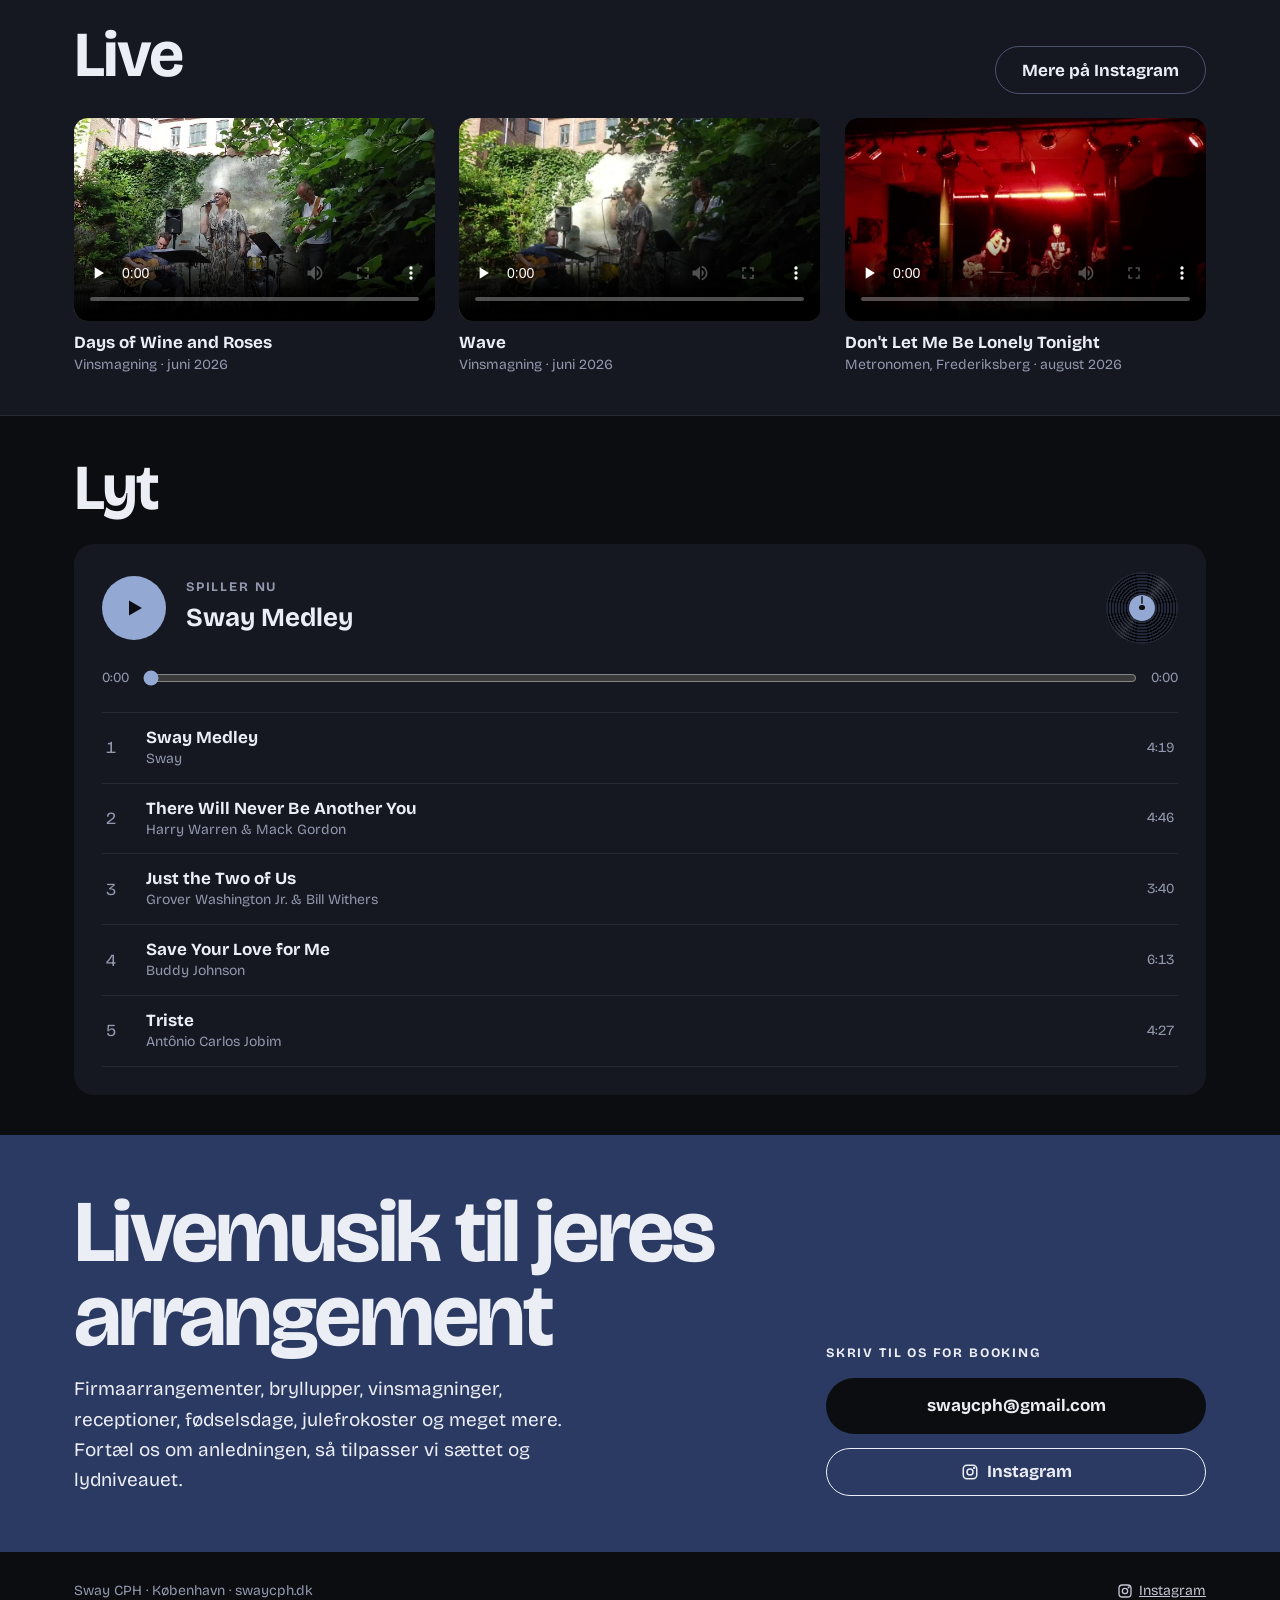
==== commit ebcddf9a: "Album cover 10% larger, record label kept in view Cover grows from 340 to 374 px (tablet and phone s" ====
--- a/index.html
+++ b/index.html
@@ -12,7 +12,7 @@
 <link rel="preconnect" href="https://fonts.googleapis.com">
 <link rel="preconnect" href="https://fonts.gstatic.com" crossorigin>
 <link href="https://fonts.googleapis.com/css2?family=Bricolage+Grotesque:opsz,wght@12..96,400..800&display=swap" rel="stylesheet">
-<link rel="stylesheet" href="style.css?v=20261114l">
+<link rel="stylesheet" href="style.css?v=20261114m">
 <script>if (/[?&]theme=classic\b/.test(location.search)) document.documentElement.classList.add('theme-classic');</script>
 <script>
   // Always open at the top: no restored scroll position, and drop a #section left in the address by an earlier click.
@@ -206,9 +206,9 @@
   <a href="https://www.instagram.com/swaysocial_cph/" target="_blank" rel="noopener" class="footer-ig"><svg width="16" height="16" viewBox="0 0 24 24" fill="none" stroke="currentColor" stroke-width="2" aria-hidden="true"><rect x="3" y="3" width="18" height="18" rx="5"/><circle cx="12" cy="12" r="4"/><circle cx="17.5" cy="6.5" r="0.6" fill="currentColor"/></svg>Instagram</a>
 </footer>
 
-<script src="i18n.js?v=20261114l"></script>
-<script src="player.js?v=20261114l"></script>
-<script src="repertoire.js?v=20261114l"></script>
+<script src="i18n.js?v=20261114m"></script>
+<script src="player.js?v=20261114m"></script>
+<script src="repertoire.js?v=20261114m"></script>
 
 </body>
 </html>
--- a/style.css
+++ b/style.css
@@ -153,19 +153,19 @@
 .bio-cols { display: grid; grid-template-columns: 1fr 1fr; gap: 32px; }
 .bio { margin: 0; font-size: 18px; color: var(--soft); }
 /* Collage */
-.collage { position: relative; justify-self: start; width: min(100%, 340px); margin-top: 20px; }
+.collage { position: relative; justify-self: start; width: min(100%, 374px); margin-top: 20px; }
 .cover { position: relative; z-index: 2; margin: 0; aspect-ratio: 1; border-radius: 6px; overflow: hidden; transform: rotate(-4deg); box-shadow: 0 24px 60px rgba(0,0,0,0.6); outline: 1px solid rgba(241,235,221,0.08); }
 .cover img { display: block; width: 100%; height: 100%; object-fit: cover; object-position: center 62%; }
 .cover figcaption { position: absolute; inset: auto 0 0 0; padding: 40px 16px 14px; display: flex; flex-direction: column; background: linear-gradient(to top, rgba(var(--shade),0.92), rgba(var(--shade),0)); }
 .cover-top { font-size: 11px; font-weight: 700; letter-spacing: 0.2em; text-transform: uppercase; color: var(--gold); }
 .cover-title { font-family: var(--serif); font-weight: 700; font-size: 26px; line-height: 1.1; color: var(--text); }
-.record { z-index: 1; position: absolute; right: -52%; top: 5%; width: 90%; aspect-ratio: 1; border-radius: 50%; display: flex; align-items: center; justify-content: center;
+.record { z-index: 1; position: absolute; right: -47%; top: 10%; width: 80%; aspect-ratio: 1; border-radius: 50%; display: flex; align-items: center; justify-content: center;
   background: repeating-radial-gradient(circle at center, var(--groove-a) 0 2px, var(--groove-b) 2px 4px); box-shadow: 0 20px 50px rgba(0,0,0,0.5); animation: spin 6s linear infinite; animation-play-state: paused; }
 .record span { width: 34%; aspect-ratio: 1; border-radius: 50%; background: var(--gold); color: var(--ground); display: flex; align-items: center; justify-content: flex-end; flex-direction: column; padding-bottom: 0; font-family: var(--serif); font-weight: 700; font-size: clamp(14px, 1.6vw, 22px); position: relative; }
 .record span { justify-content: center; }
 .record span::after { content: ""; position: absolute; width: 8%; aspect-ratio: 1; border-radius: 50%; background: var(--ground); bottom: 18%; }
-@media (max-width: 1180px) and (min-width: 761px) { .collage { width: min(100%, 260px); } }
-@media (max-width: 960px) and (min-width: 761px) { .collage { width: min(100%, 190px); } }
+@media (max-width: 1180px) and (min-width: 761px) { .collage { width: min(100%, 286px); } }
+@media (max-width: 960px) and (min-width: 761px) { .collage { width: min(100%, 209px); } }
 .music-on .record { animation-play-state: running; }
 /* Light sheen and label mark make the rotation visible; plain grooves look the same at every angle */
 .record::before, .mini-record::before { content: ""; position: absolute; inset: 0; border-radius: 50%; pointer-events: none;
@@ -182,7 +182,7 @@
 @media (max-width: 760px) {
   .bio-cols { grid-template-columns: 1fr; gap: 16px; }
   .hero-grid { grid-template-columns: 1fr; gap: 40px; min-height: 0; padding-top: 16px; }
-  .collage { width: 66%; margin: 8px 0 0 4px; }
+  .collage { width: 68%; margin: 8px 0 0 4px; }
 }
 .members { display: grid; grid-template-columns: repeat(auto-fit, minmax(200px, 1fr)); gap: 24px; }
 .members figure { margin: 0; display: flex; flex-direction: column; gap: 12px; }
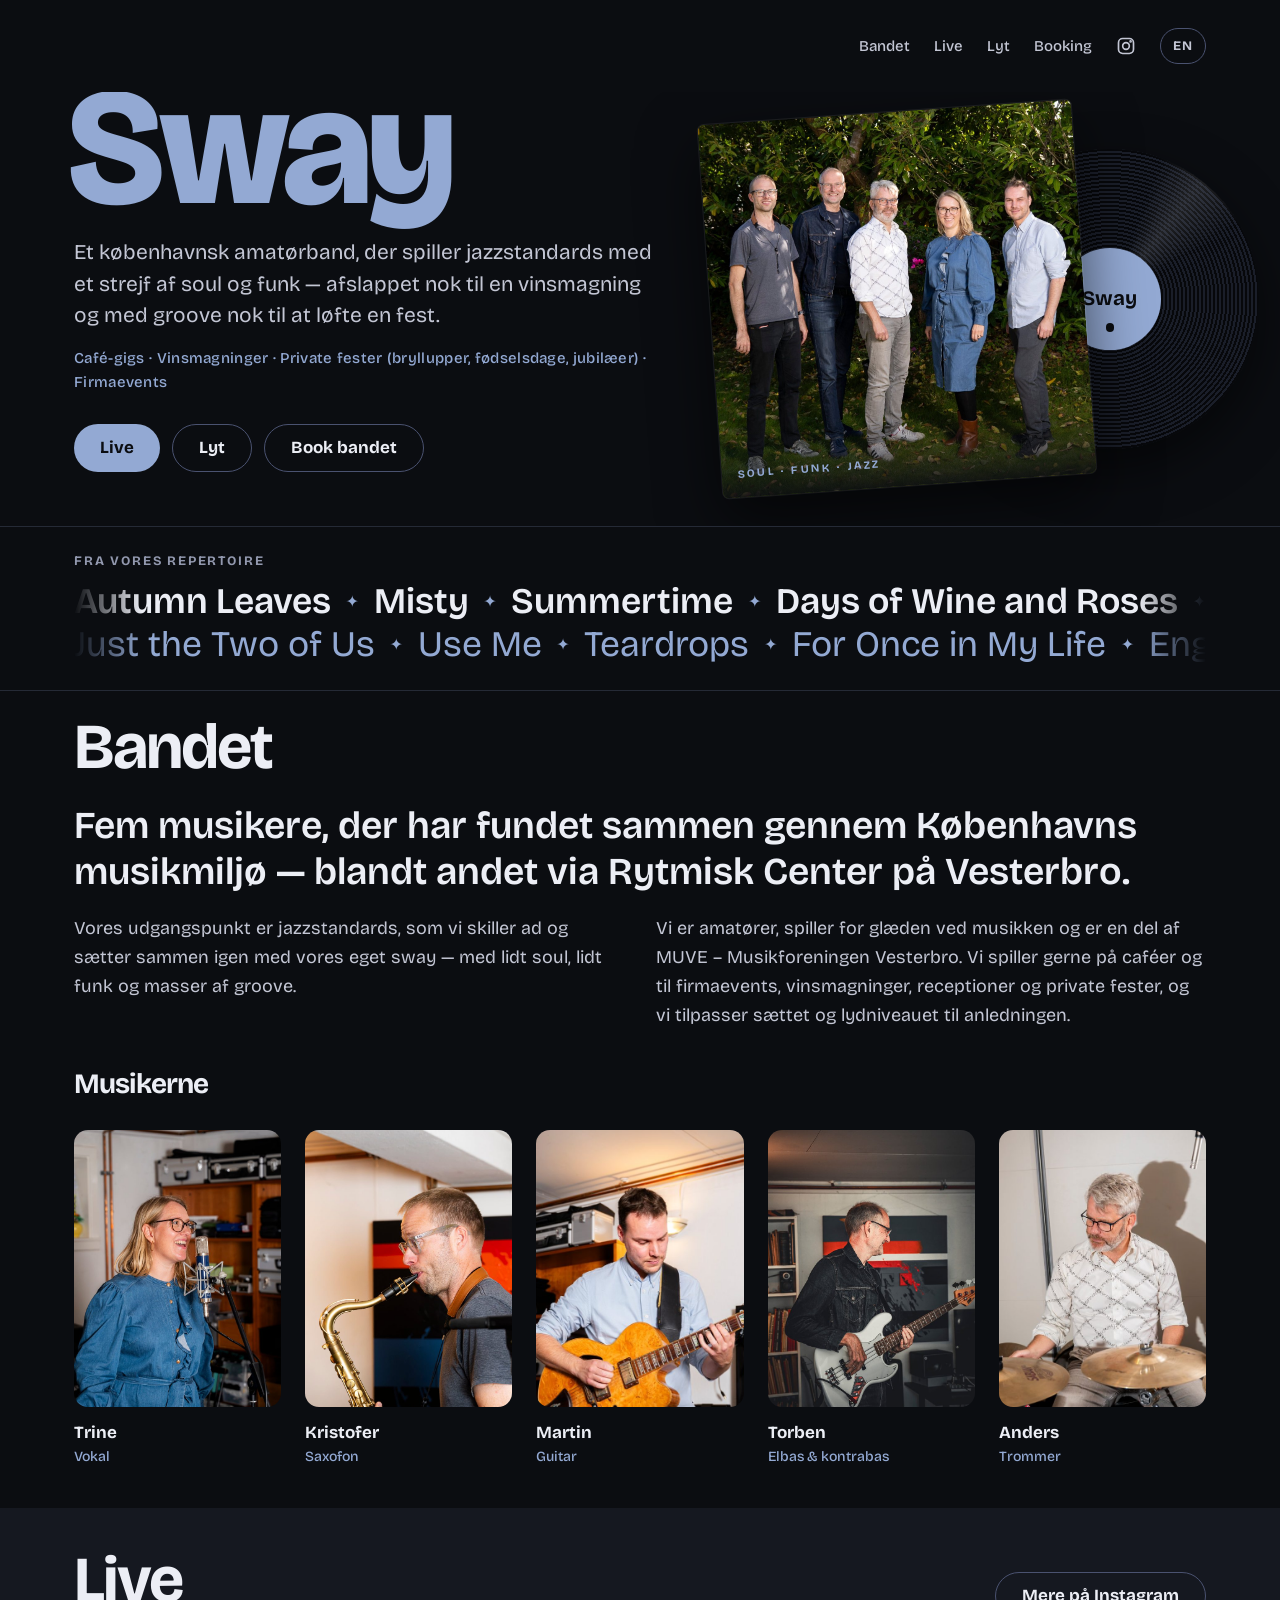
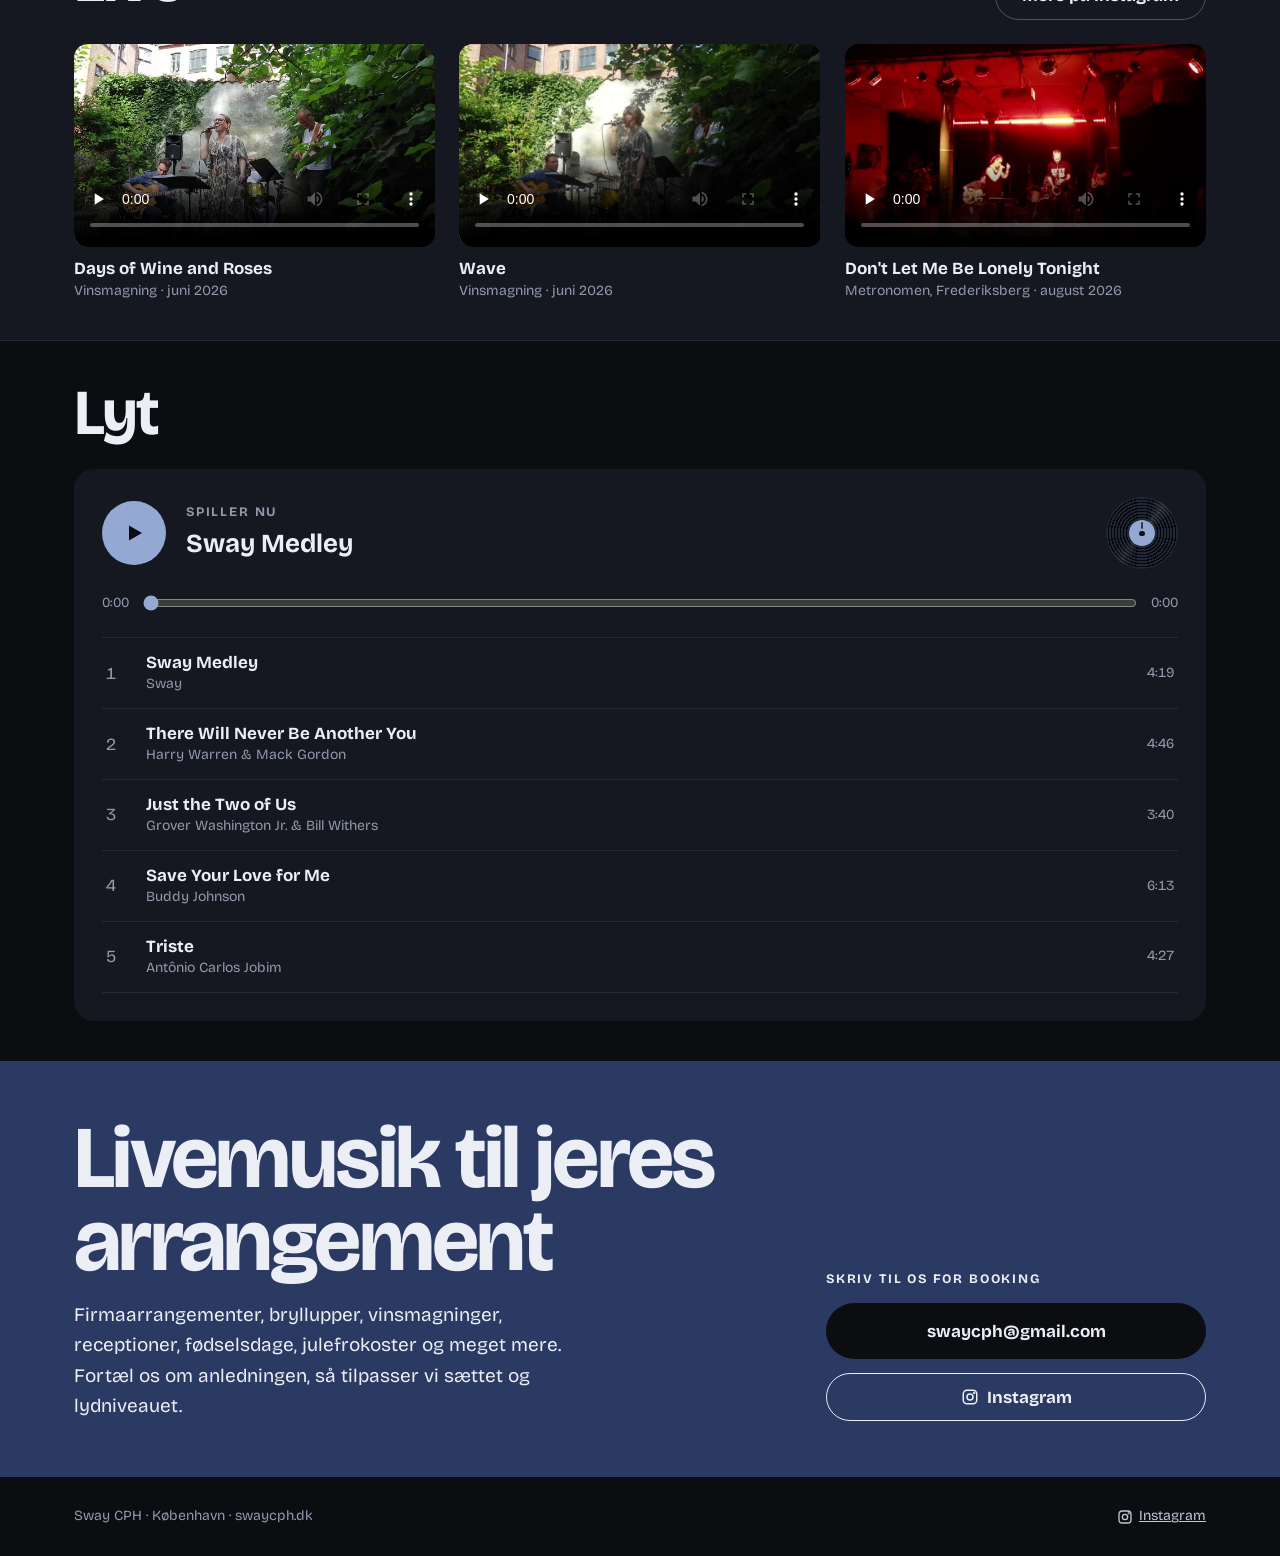
==== commit 809ce3b6: "Band text uses the full page width Co-Authored-By: Claude Opus 5.5 <noreply@anthropic.com> Claude-Se" ====
--- a/index.html
+++ b/index.html
@@ -12,7 +12,7 @@
 <link rel="preconnect" href="https://fonts.googleapis.com">
 <link rel="preconnect" href="https://fonts.gstatic.com" crossorigin>
 <link href="https://fonts.googleapis.com/css2?family=Bricolage+Grotesque:opsz,wght@12..96,400..800&display=swap" rel="stylesheet">
-<link rel="stylesheet" href="style.css?v=20261114m">
+<link rel="stylesheet" href="style.css?v=20261114n">
 <script>if (/[?&]theme=classic\b/.test(location.search)) document.documentElement.classList.add('theme-classic');</script>
 <script>
   // Always open at the top: no restored scroll position, and drop a #section left in the address by an earlier click.
@@ -206,9 +206,9 @@
   <a href="https://www.instagram.com/swaysocial_cph/" target="_blank" rel="noopener" class="footer-ig"><svg width="16" height="16" viewBox="0 0 24 24" fill="none" stroke="currentColor" stroke-width="2" aria-hidden="true"><rect x="3" y="3" width="18" height="18" rx="5"/><circle cx="12" cy="12" r="4"/><circle cx="17.5" cy="6.5" r="0.6" fill="currentColor"/></svg>Instagram</a>
 </footer>
 
-<script src="i18n.js?v=20261114m"></script>
-<script src="player.js?v=20261114m"></script>
-<script src="repertoire.js?v=20261114m"></script>
+<script src="i18n.js?v=20261114n"></script>
+<script src="player.js?v=20261114n"></script>
+<script src="repertoire.js?v=20261114n"></script>
 
 </body>
 </html>
--- a/style.css
+++ b/style.css
@@ -148,7 +148,7 @@
 
 /* Band */
 .band > .wrap { padding-top: 24px; }
-.band-intro { display: flex; flex-direction: column; gap: 20px; max-width: 900px; }
+.band-intro { display: flex; flex-direction: column; gap: 20px; }
 .bio-lead { margin: 0; font-family: var(--serif); font-weight: 600; font-size: clamp(26px, 3.2vw, 38px); line-height: 1.2; color: var(--text); }
 .bio-cols { display: grid; grid-template-columns: 1fr 1fr; gap: 32px; }
 .bio { margin: 0; font-size: 18px; color: var(--soft); }
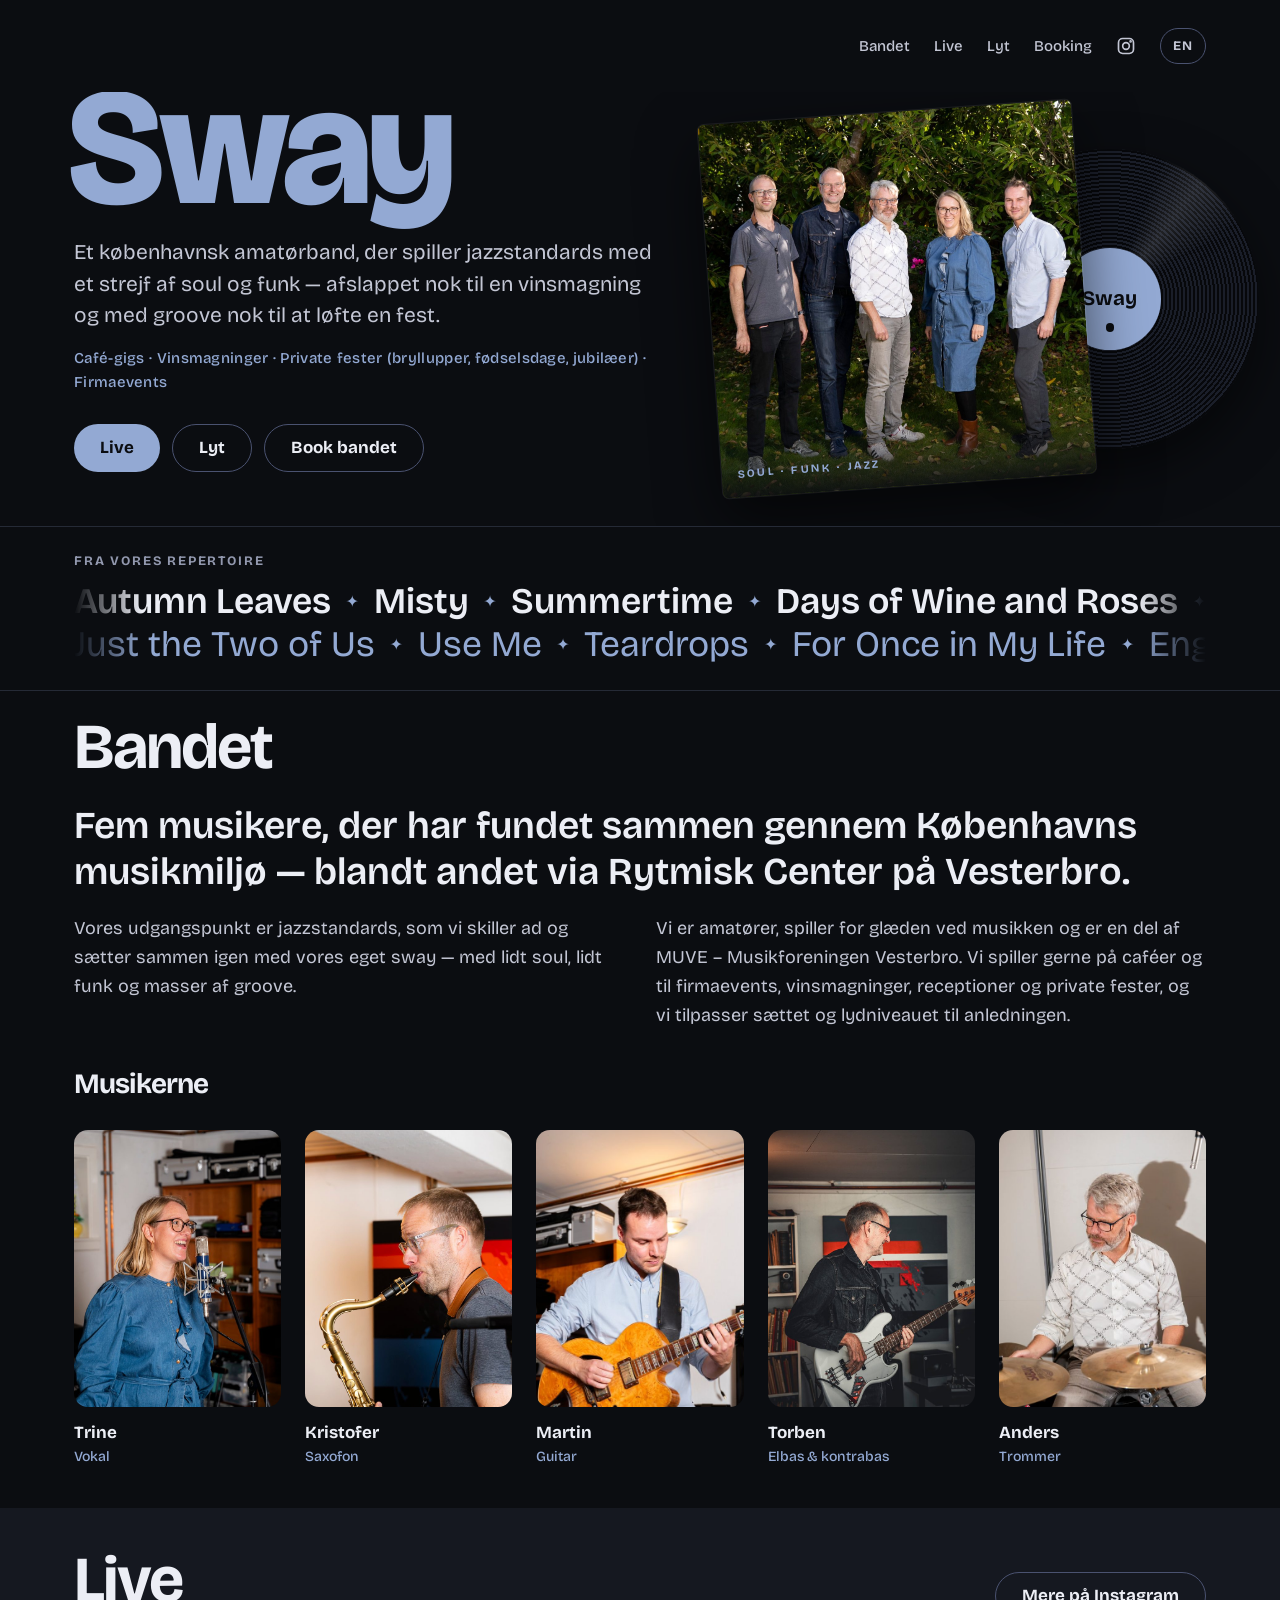
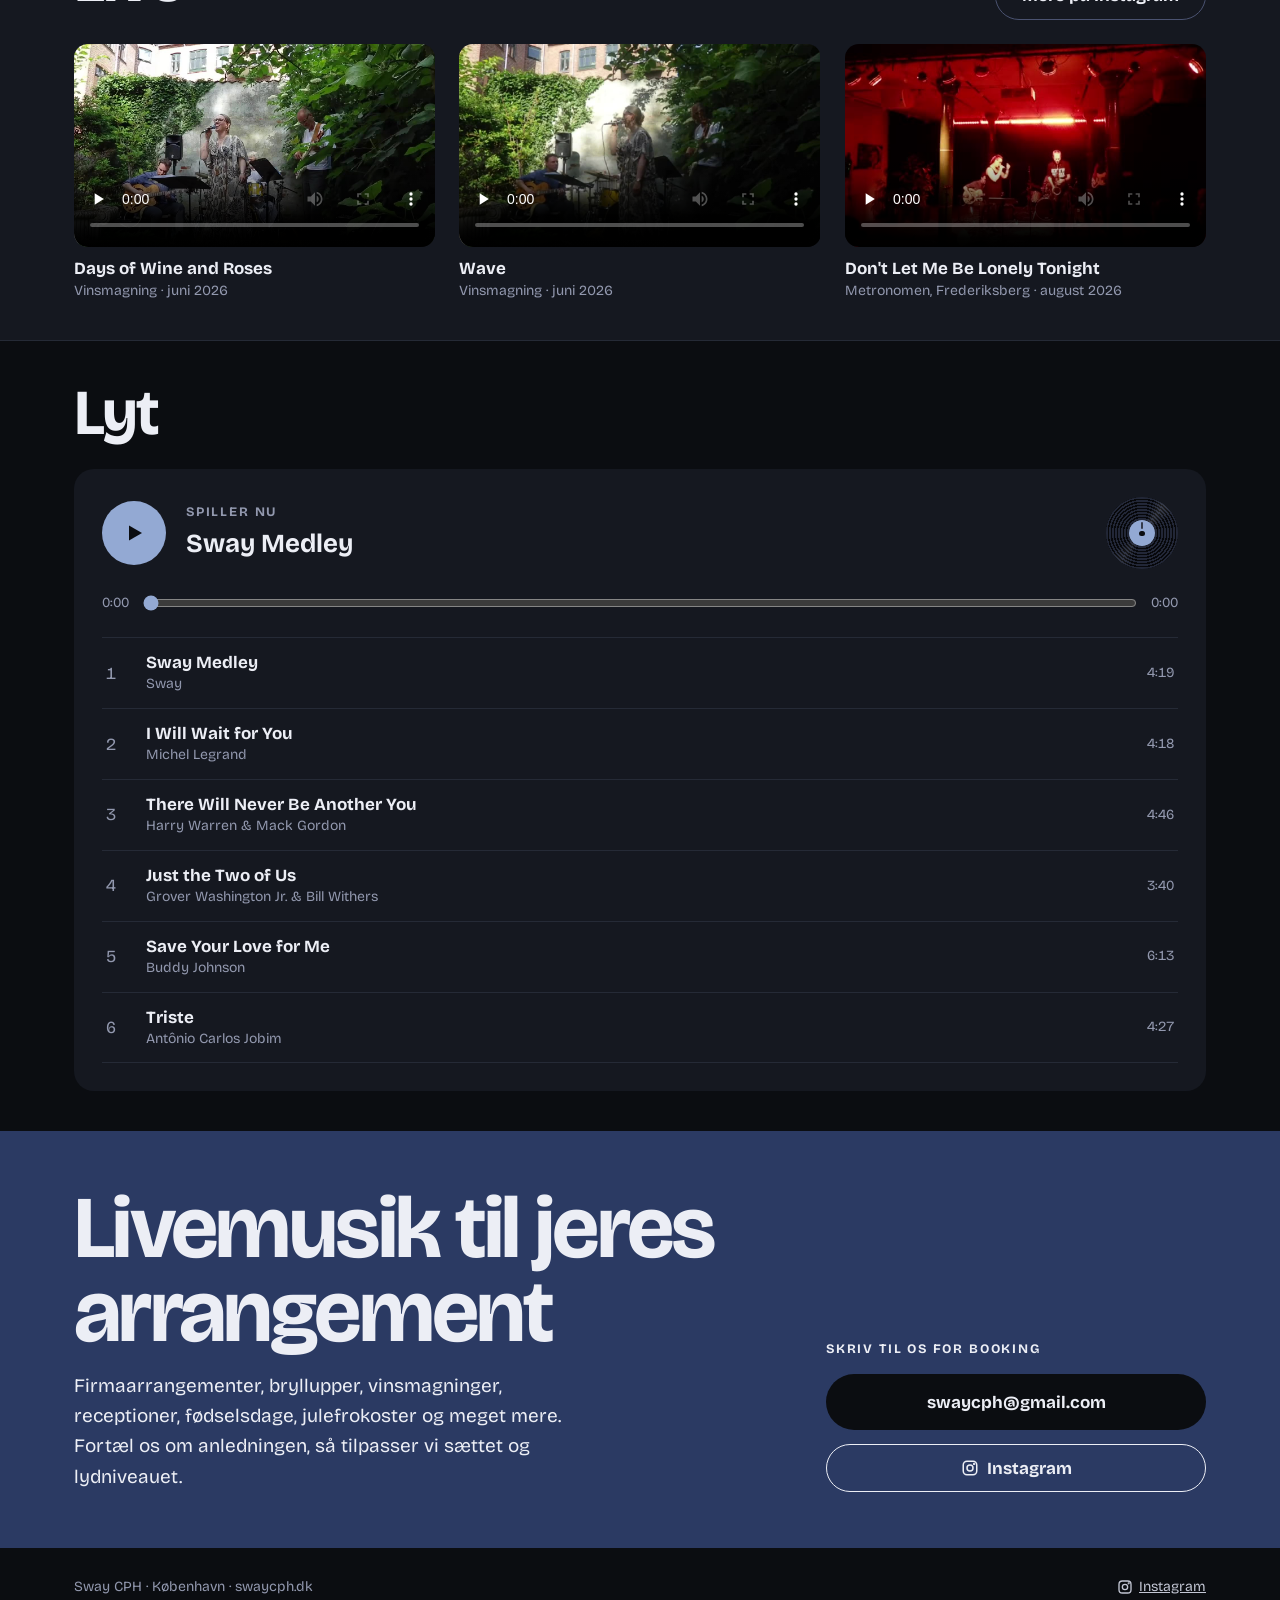
==== commit 2ff1a5f1: "Add I Will Wait for You as track 2 in the player Re-encoded to 128 kbps MP3 (4 MB, 4:18). Tracks ren" ====
--- a/index.html
+++ b/index.html
@@ -12,7 +12,7 @@
 <link rel="preconnect" href="https://fonts.googleapis.com">
 <link rel="preconnect" href="https://fonts.gstatic.com" crossorigin>
 <link href="https://fonts.googleapis.com/css2?family=Bricolage+Grotesque:opsz,wght@12..96,400..800&display=swap" rel="stylesheet">
-<link rel="stylesheet" href="style.css?v=20261114n">
+<link rel="stylesheet" href="style.css?v=20261114o">
 <script>if (/[?&]theme=classic\b/.test(location.search)) document.documentElement.classList.add('theme-classic');</script>
 <script>
   // Always open at the top: no restored scroll position, and drop a #section left in the address by an earlier click.
@@ -173,10 +173,11 @@
       </div>
       <ol class="tracks" id="tracks">
         <li><button type="button" data-src="audio/sway-medley.mp3"><span class="t-num">1</span><span class="t-info"><b>Sway Medley</b><span>Sway</span></span><span class="t-len">4:19</span></button></li>
-        <li><button type="button" data-src="audio/there-will-never-be-another-you.mp3"><span class="t-num">2</span><span class="t-info"><b>There Will Never Be Another You</b><span>Harry Warren &amp; Mack Gordon</span></span><span class="t-len">4:46</span></button></li>
-        <li><button type="button" data-src="audio/just-the-two-of-us.mp3"><span class="t-num">3</span><span class="t-info"><b>Just the Two of Us</b><span>Grover Washington Jr. &amp; Bill Withers</span></span><span class="t-len">3:40</span></button></li>
-        <li><button type="button" data-src="audio/save-your-love-for-me.mp3"><span class="t-num">4</span><span class="t-info"><b>Save Your Love for Me</b><span>Buddy Johnson</span></span><span class="t-len">6:13</span></button></li>
-        <li><button type="button" data-src="audio/triste.mp3"><span class="t-num">5</span><span class="t-info"><b>Triste</b><span>Antônio Carlos Jobim</span></span><span class="t-len">4:27</span></button></li>
+        <li><button type="button" data-src="audio/i-will-wait-for-you.mp3"><span class="t-num">2</span><span class="t-info"><b>I Will Wait for You</b><span>Michel Legrand</span></span><span class="t-len">4:18</span></button></li>
+        <li><button type="button" data-src="audio/there-will-never-be-another-you.mp3"><span class="t-num">3</span><span class="t-info"><b>There Will Never Be Another You</b><span>Harry Warren &amp; Mack Gordon</span></span><span class="t-len">4:46</span></button></li>
+        <li><button type="button" data-src="audio/just-the-two-of-us.mp3"><span class="t-num">4</span><span class="t-info"><b>Just the Two of Us</b><span>Grover Washington Jr. &amp; Bill Withers</span></span><span class="t-len">3:40</span></button></li>
+        <li><button type="button" data-src="audio/save-your-love-for-me.mp3"><span class="t-num">5</span><span class="t-info"><b>Save Your Love for Me</b><span>Buddy Johnson</span></span><span class="t-len">6:13</span></button></li>
+        <li><button type="button" data-src="audio/triste.mp3"><span class="t-num">6</span><span class="t-info"><b>Triste</b><span>Antônio Carlos Jobim</span></span><span class="t-len">4:27</span></button></li>
       </ol>
       <audio id="audio" preload="none"></audio>
     </div>
@@ -206,9 +207,9 @@
   <a href="https://www.instagram.com/swaysocial_cph/" target="_blank" rel="noopener" class="footer-ig"><svg width="16" height="16" viewBox="0 0 24 24" fill="none" stroke="currentColor" stroke-width="2" aria-hidden="true"><rect x="3" y="3" width="18" height="18" rx="5"/><circle cx="12" cy="12" r="4"/><circle cx="17.5" cy="6.5" r="0.6" fill="currentColor"/></svg>Instagram</a>
 </footer>
 
-<script src="i18n.js?v=20261114n"></script>
-<script src="player.js?v=20261114n"></script>
-<script src="repertoire.js?v=20261114n"></script>
+<script src="i18n.js?v=20261114o"></script>
+<script src="player.js?v=20261114o"></script>
+<script src="repertoire.js?v=20261114o"></script>
 
 </body>
 </html>
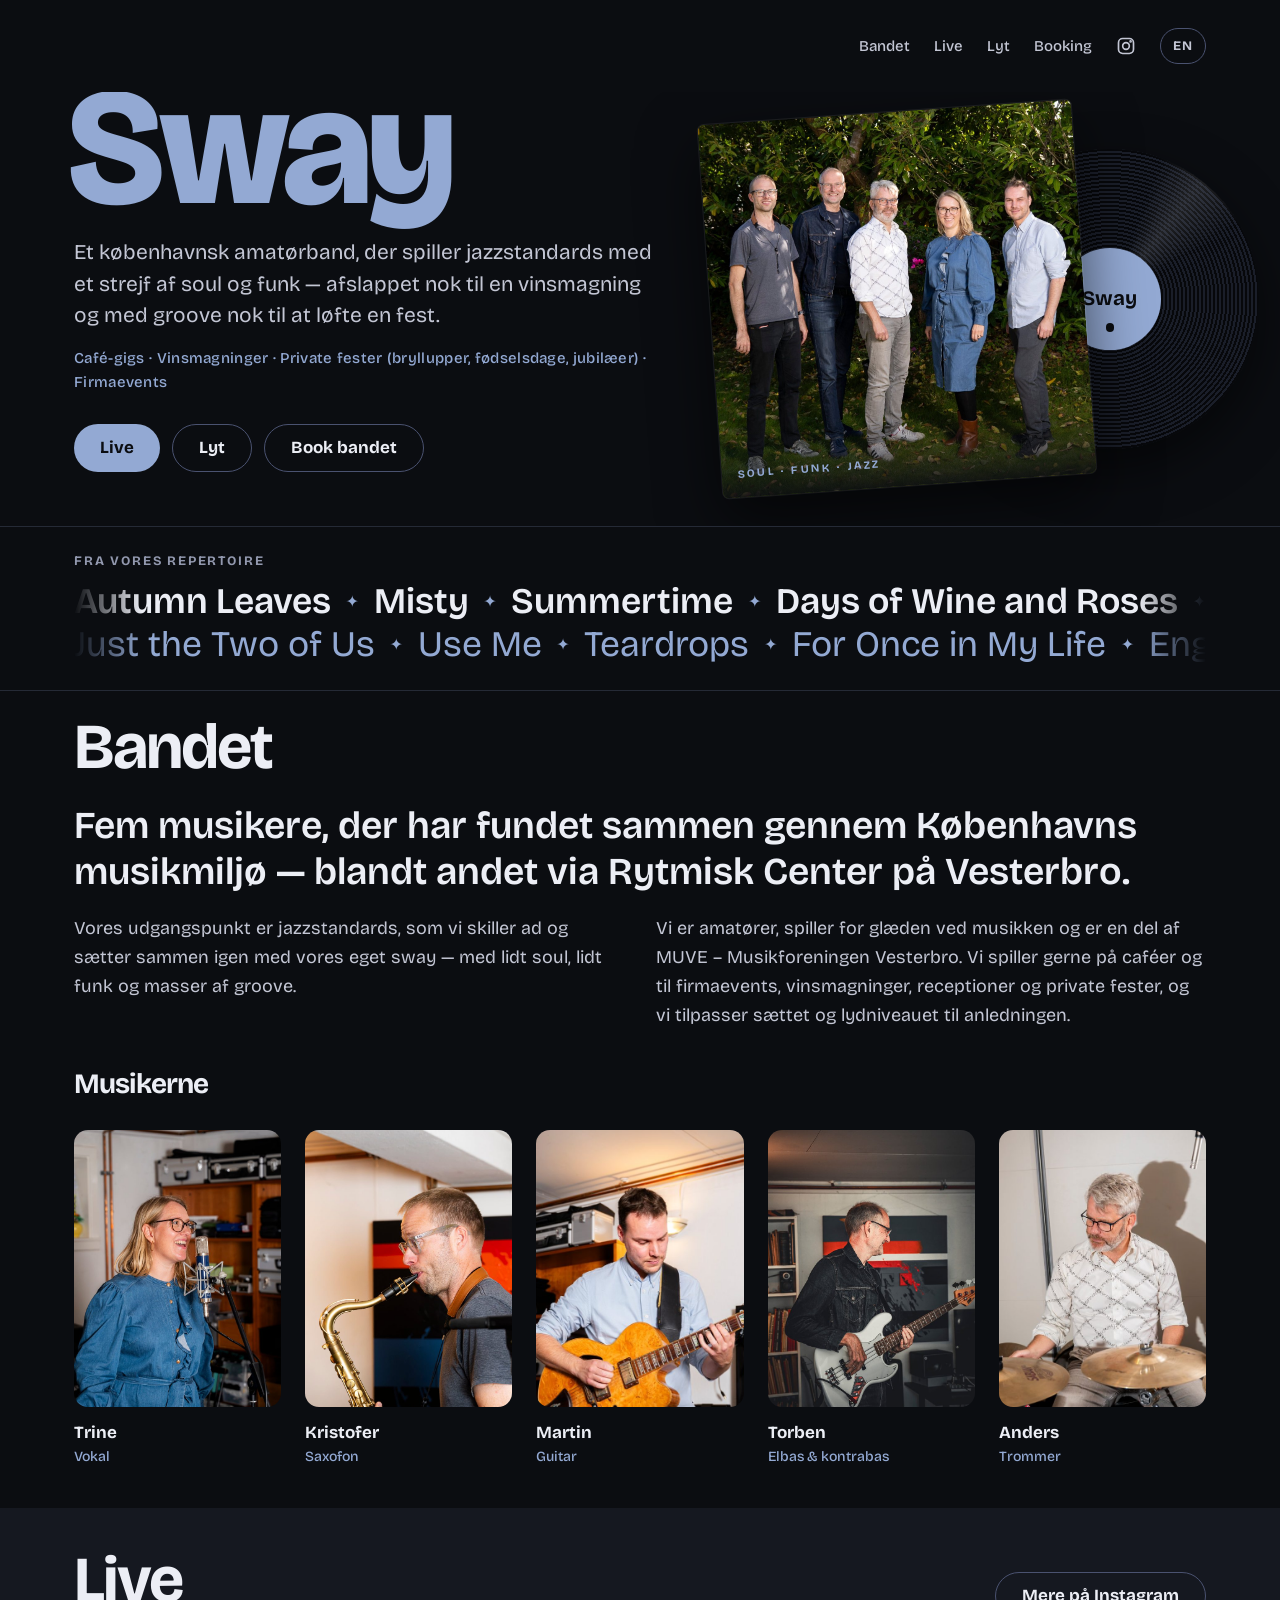
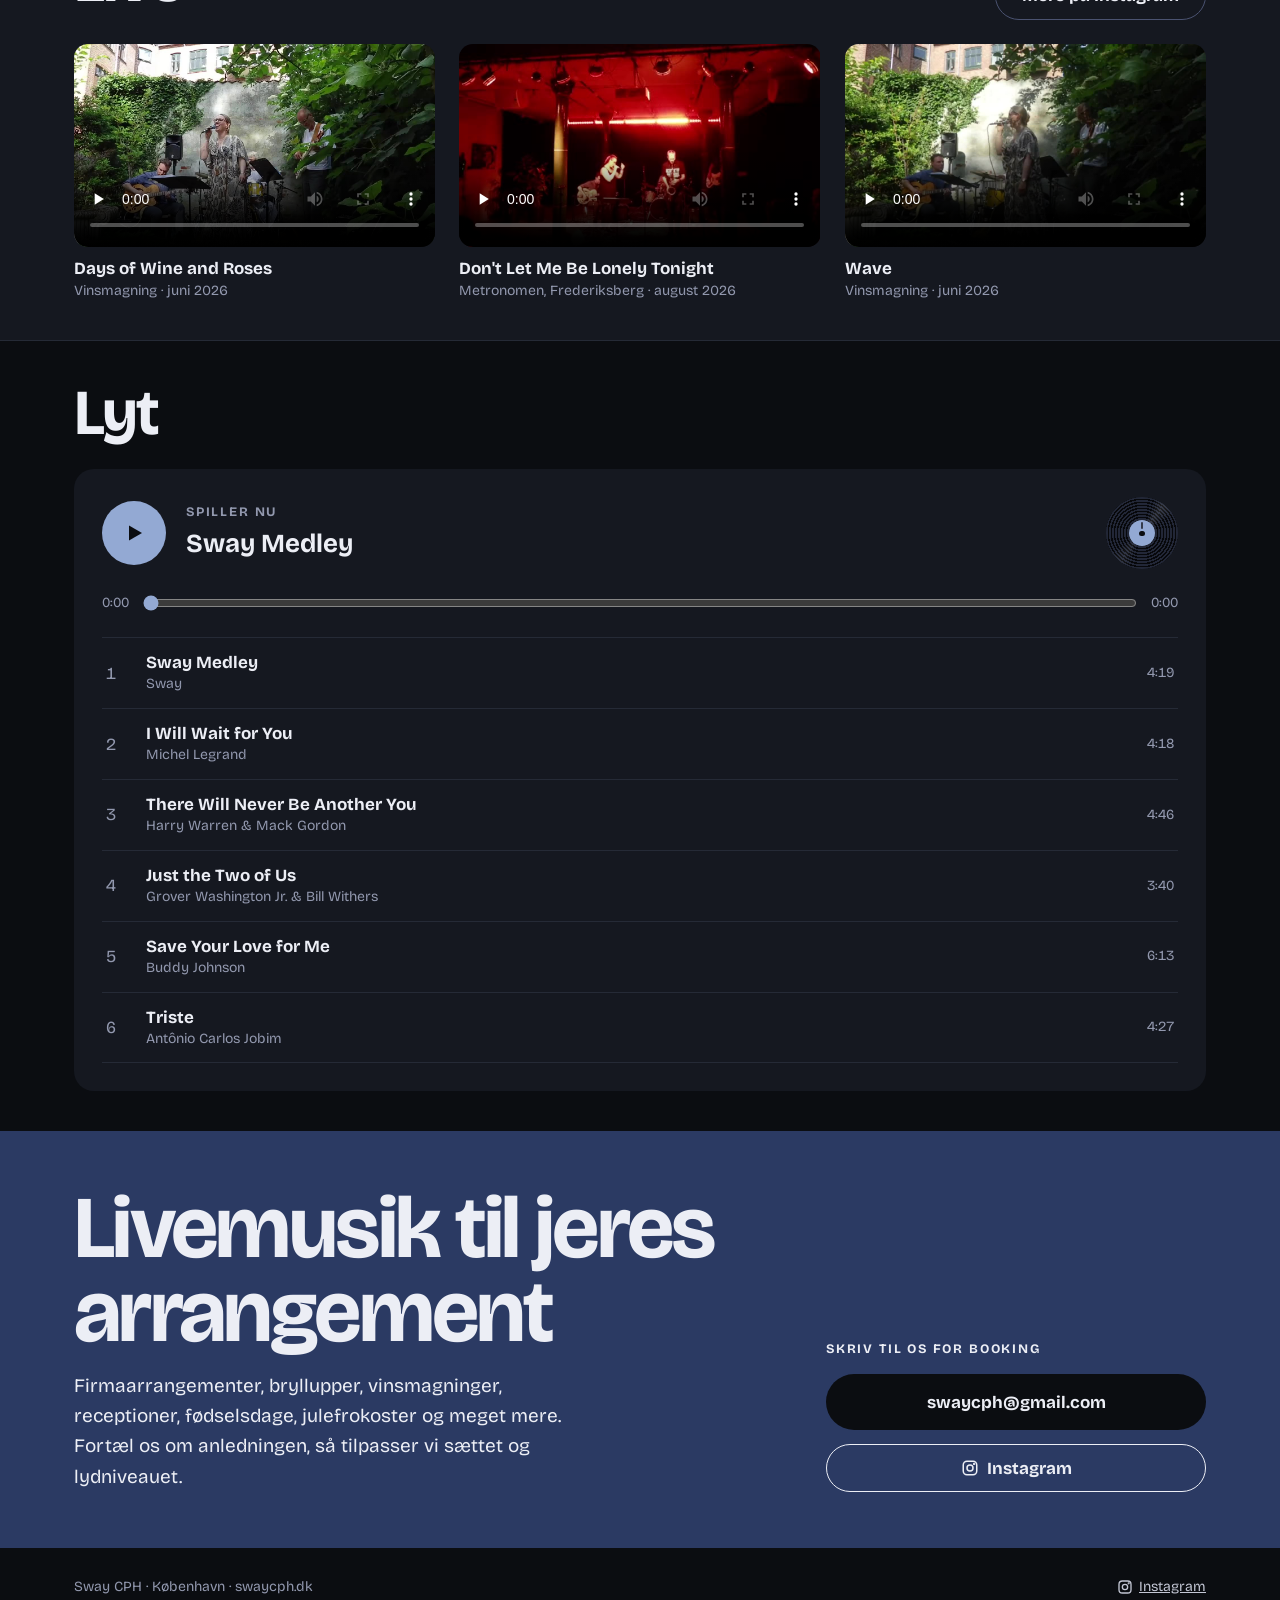
==== commit 56c73ce3: "Put the Metronomen clip between the two wine-tasting clips Co-Authored-By: Claude Opus 5.5 <noreply@" ====
--- a/index.html
+++ b/index.html
@@ -12,7 +12,7 @@
 <link rel="preconnect" href="https://fonts.googleapis.com">
 <link rel="preconnect" href="https://fonts.gstatic.com" crossorigin>
 <link href="https://fonts.googleapis.com/css2?family=Bricolage+Grotesque:opsz,wght@12..96,400..800&display=swap" rel="stylesheet">
-<link rel="stylesheet" href="style.css?v=20261114o">
+<link rel="stylesheet" href="style.css?v=20261114p">
 <script>if (/[?&]theme=classic\b/.test(location.search)) document.documentElement.classList.add('theme-classic');</script>
 <script>
   // Always open at the top: no restored scroll position, and drop a #section left in the address by an earlier click.
@@ -136,16 +136,16 @@
         <figcaption><b>Days of Wine and Roses</b><span data-en="Wine tasting · June 2026">Vinsmagning · juni 2026</span></figcaption>
       </figure>
       <figure class="clip">
+        <video controls playsinline preload="none" poster="video/dont-let-me-be-lonely-tonight.jpg" width="1280" height="720">
+          <source src="video/dont-let-me-be-lonely-tonight.mp4" type="video/mp4">
+        </video>
+        <figcaption><b>Don't Let Me Be Lonely Tonight</b><span data-en="Metronomen, Frederiksberg · August 2026">Metronomen, Frederiksberg · august 2026</span></figcaption>
+      </figure>
+      <figure class="clip">
         <video controls playsinline preload="none" poster="video/wave.jpg" width="1280" height="720">
           <source src="video/wave.mp4" type="video/mp4">
         </video>
         <figcaption><b>Wave</b><span data-en="Wine tasting · June 2026">Vinsmagning · juni 2026</span></figcaption>
-      </figure>
-      <figure class="clip">
-        <video controls playsinline preload="none" poster="video/dont-let-me-be-lonely-tonight.jpg" width="1280" height="720">
-          <source src="video/dont-let-me-be-lonely-tonight.mp4" type="video/mp4">
-        </video>
-        <figcaption><b>Don't Let Me Be Lonely Tonight</b><span data-en="Metronomen, Frederiksberg · August 2026">Metronomen, Frederiksberg · august 2026</span></figcaption>
       </figure>
     </div>
   </div>
@@ -207,9 +207,9 @@
   <a href="https://www.instagram.com/swaysocial_cph/" target="_blank" rel="noopener" class="footer-ig"><svg width="16" height="16" viewBox="0 0 24 24" fill="none" stroke="currentColor" stroke-width="2" aria-hidden="true"><rect x="3" y="3" width="18" height="18" rx="5"/><circle cx="12" cy="12" r="4"/><circle cx="17.5" cy="6.5" r="0.6" fill="currentColor"/></svg>Instagram</a>
 </footer>
 
-<script src="i18n.js?v=20261114o"></script>
-<script src="player.js?v=20261114o"></script>
-<script src="repertoire.js?v=20261114o"></script>
+<script src="i18n.js?v=20261114p"></script>
+<script src="player.js?v=20261114p"></script>
+<script src="repertoire.js?v=20261114p"></script>
 
 </body>
 </html>
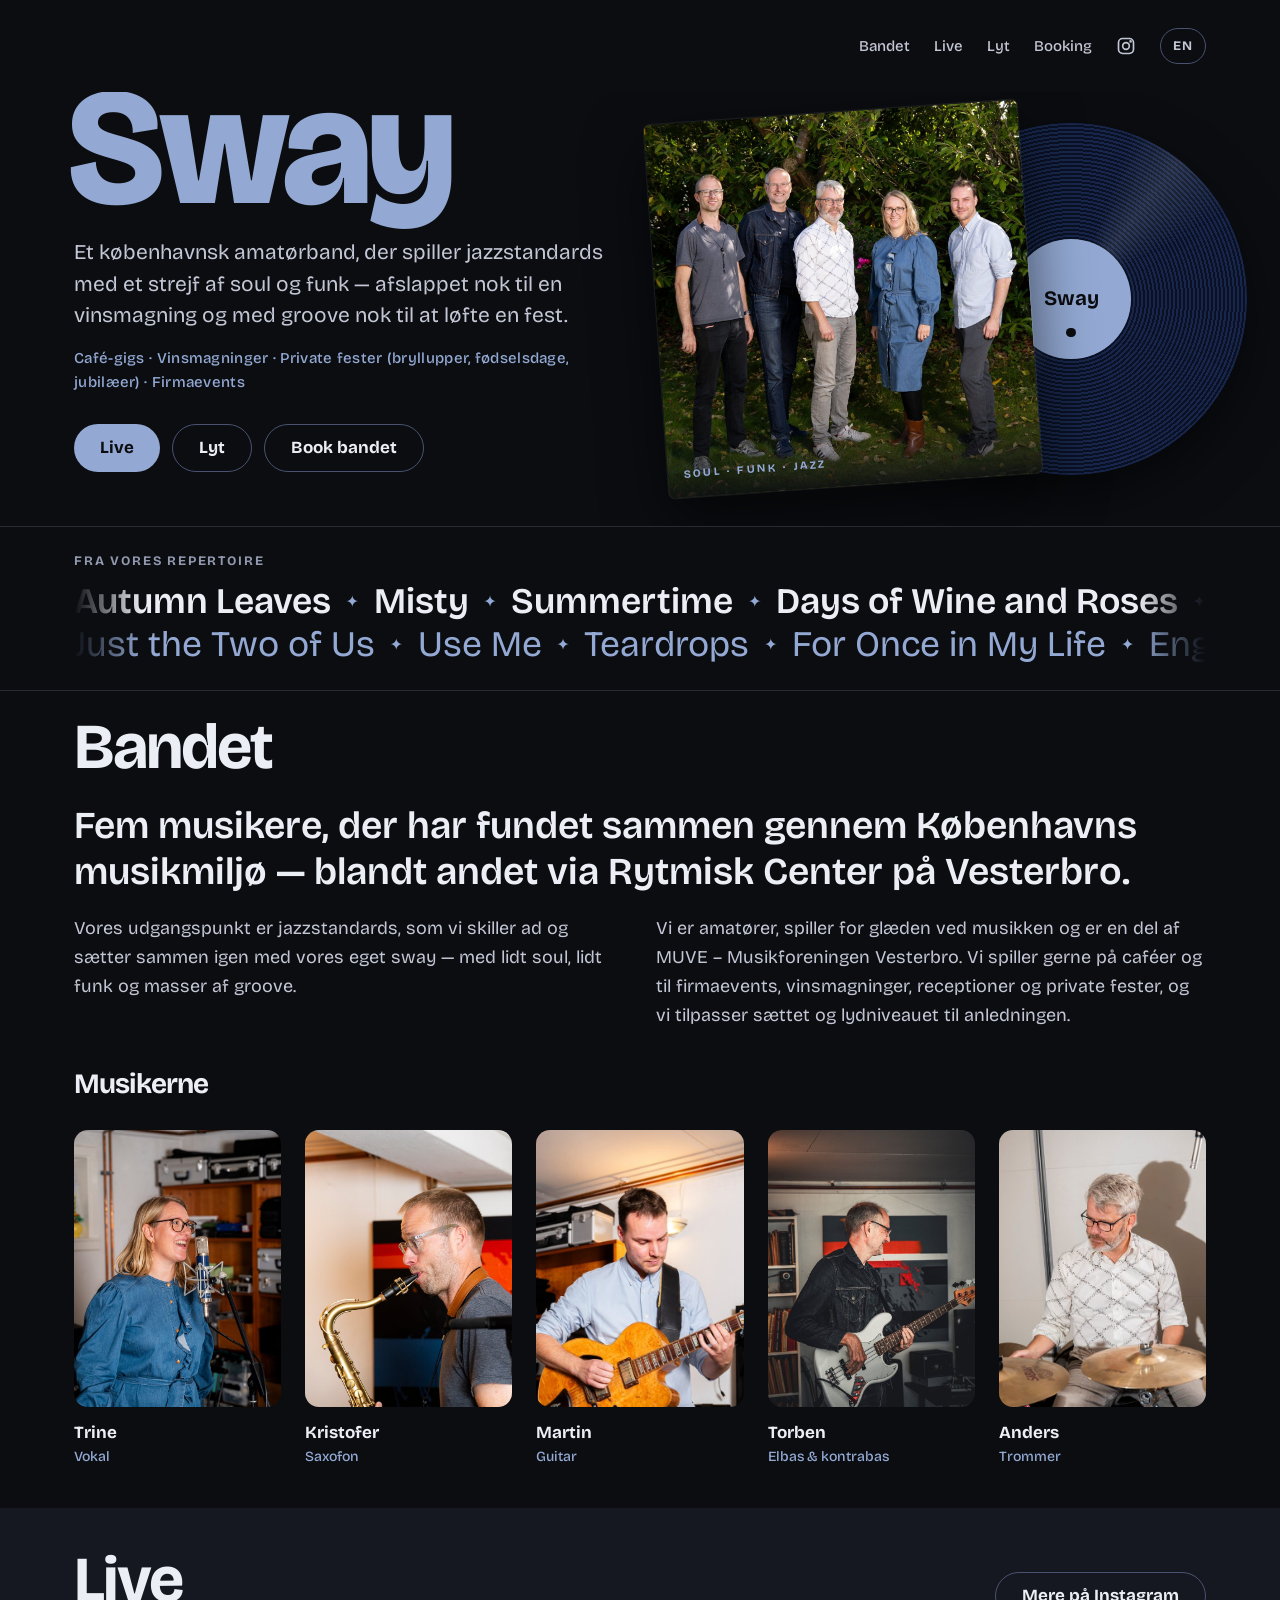
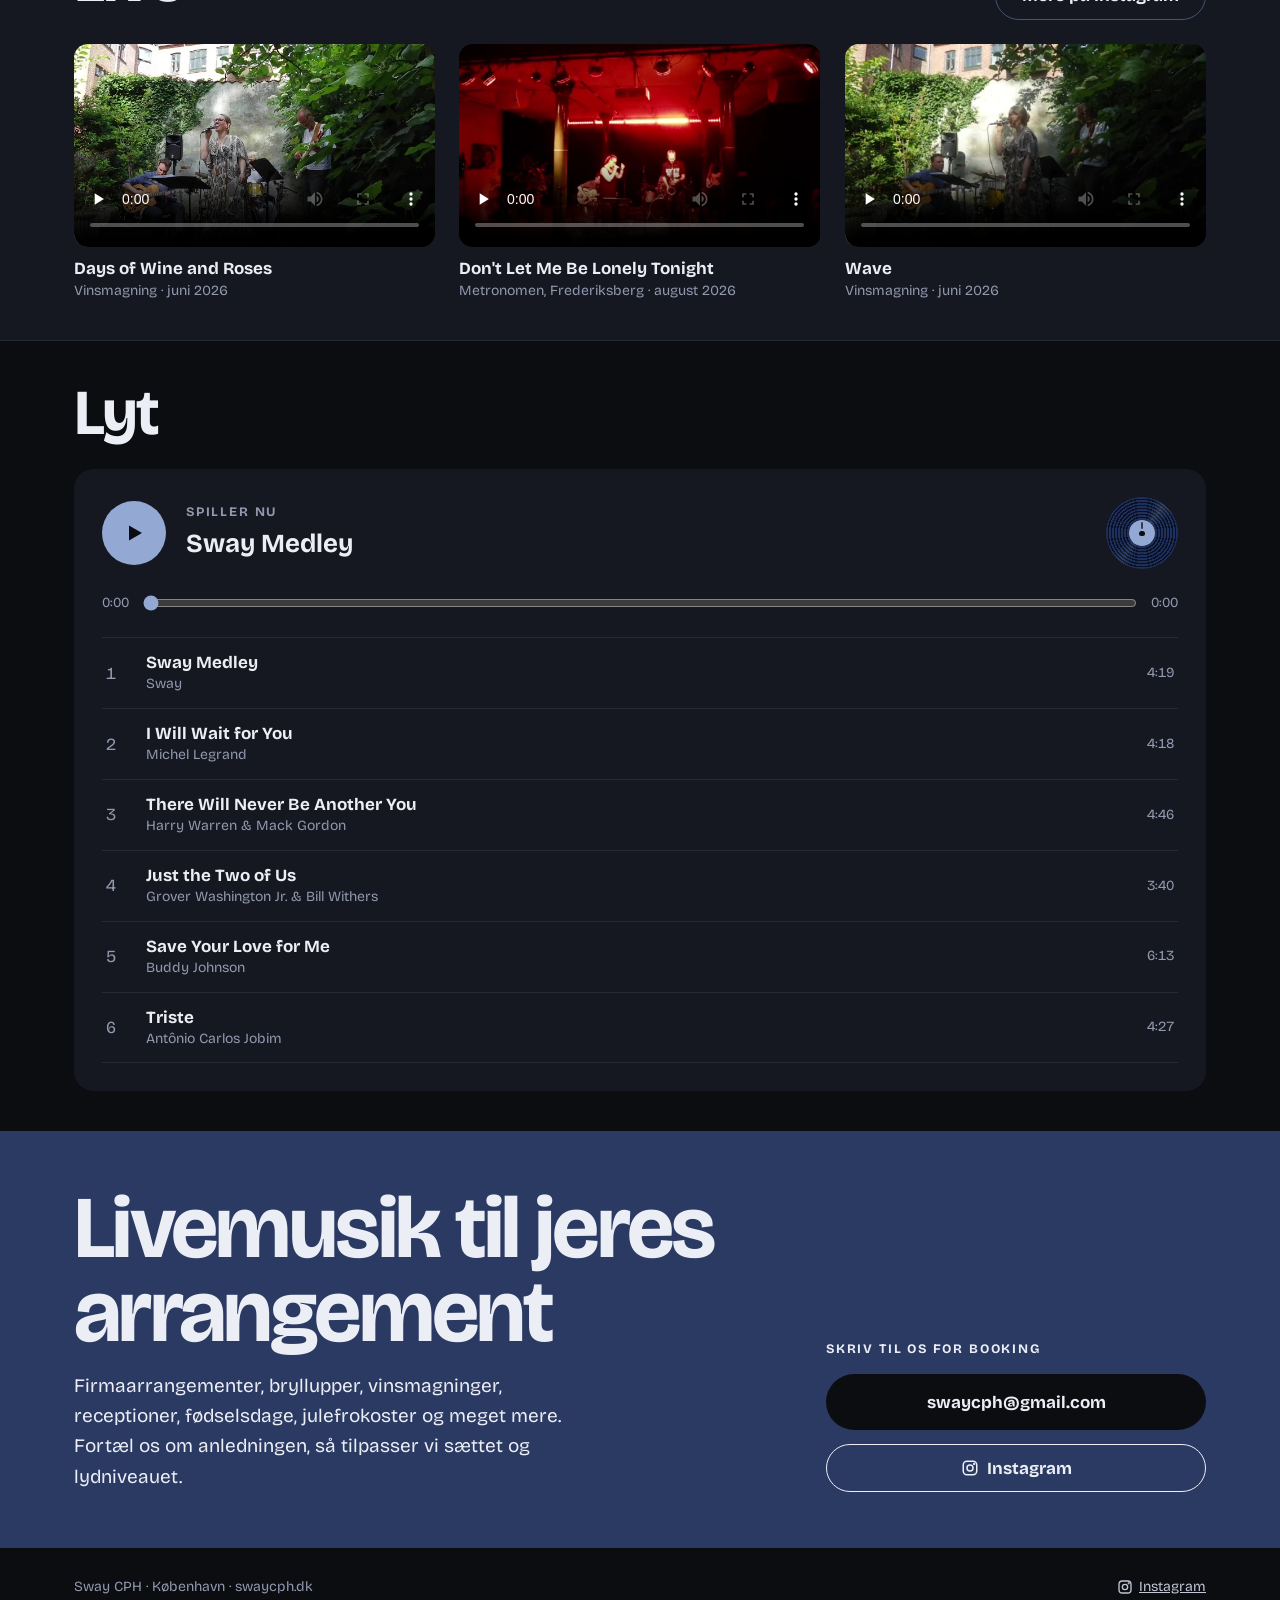
==== commit 85e5cac7: "Bigger navy record matching the album cover The record is now the cover's size minus about 3 mm on e" ====
--- a/index.html
+++ b/index.html
@@ -12,7 +12,7 @@
 <link rel="preconnect" href="https://fonts.googleapis.com">
 <link rel="preconnect" href="https://fonts.gstatic.com" crossorigin>
 <link href="https://fonts.googleapis.com/css2?family=Bricolage+Grotesque:opsz,wght@12..96,400..800&display=swap" rel="stylesheet">
-<link rel="stylesheet" href="style.css?v=20261114p">
+<link rel="stylesheet" href="style.css?v=20261114q">
 <script>if (/[?&]theme=classic\b/.test(location.search)) document.documentElement.classList.add('theme-classic');</script>
 <script>
   // Always open at the top: no restored scroll position, and drop a #section left in the address by an earlier click.
@@ -207,9 +207,9 @@
   <a href="https://www.instagram.com/swaysocial_cph/" target="_blank" rel="noopener" class="footer-ig"><svg width="16" height="16" viewBox="0 0 24 24" fill="none" stroke="currentColor" stroke-width="2" aria-hidden="true"><rect x="3" y="3" width="18" height="18" rx="5"/><circle cx="12" cy="12" r="4"/><circle cx="17.5" cy="6.5" r="0.6" fill="currentColor"/></svg>Instagram</a>
 </footer>
 
-<script src="i18n.js?v=20261114p"></script>
-<script src="player.js?v=20261114p"></script>
-<script src="repertoire.js?v=20261114p"></script>
+<script src="i18n.js?v=20261114q"></script>
+<script src="player.js?v=20261114q"></script>
+<script src="repertoire.js?v=20261114q"></script>
 
 </body>
 </html>
--- a/style.css
+++ b/style.css
@@ -10,9 +10,9 @@
   --petrol: #2B3A63;
   --edge: #4A5270;
   --card-2: #1D2130;
-  --groove-a: #07080B;
-  --groove-b: #1A1E29;
-  --groove-c: #222737;
+  --groove-a: #0A1124;
+  --groove-b: #17264A;
+  --groove-c: #1D2F5A;
   --shade: 11, 13, 17;
   --serif: 'Bricolage Grotesque', system-ui, sans-serif;
 }
@@ -74,7 +74,7 @@
 
 /* Hero */
 .hero { padding-bottom: 40px; overflow: hidden; }
-.hero-grid { display: grid; grid-template-columns: 6fr 5fr; gap: 40px; align-items: start; padding-top: 0; }
+.hero-grid { display: grid; grid-template-columns: 1fr 1fr; gap: 32px; align-items: start; padding-top: 0; }
 .hero-text { display: flex; flex-direction: column; gap: 22px; }
 .eyebrow { margin: 0; font-size: 14px; font-weight: 700; letter-spacing: 0.18em; text-transform: uppercase; color: var(--gold); }
 .hero h1 { font-weight: 800; letter-spacing: -0.03em; font-size: clamp(88px, 13vw, 190px); line-height: 0.8; margin: -0.06em 0 0 -0.04em; color: var(--gold); }
@@ -159,7 +159,7 @@
 .cover figcaption { position: absolute; inset: auto 0 0 0; padding: 40px 16px 14px; display: flex; flex-direction: column; background: linear-gradient(to top, rgba(var(--shade),0.92), rgba(var(--shade),0)); }
 .cover-top { font-size: 11px; font-weight: 700; letter-spacing: 0.2em; text-transform: uppercase; color: var(--gold); }
 .cover-title { font-family: var(--serif); font-weight: 700; font-size: 26px; line-height: 1.1; color: var(--text); }
-.record { z-index: 1; position: absolute; right: -47%; top: 10%; width: 80%; aspect-ratio: 1; border-radius: 50%; display: flex; align-items: center; justify-content: center;
+.record { z-index: 1; position: absolute; right: -58%; top: 3%; width: 94%; aspect-ratio: 1; border-radius: 50%; display: flex; align-items: center; justify-content: center;
   background: repeating-radial-gradient(circle at center, var(--groove-a) 0 2px, var(--groove-b) 2px 4px); box-shadow: 0 20px 50px rgba(0,0,0,0.5); animation: spin 6s linear infinite; animation-play-state: paused; }
 .record span { width: 34%; aspect-ratio: 1; border-radius: 50%; background: var(--gold); color: var(--ground); display: flex; align-items: center; justify-content: flex-end; flex-direction: column; padding-bottom: 0; font-family: var(--serif); font-weight: 700; font-size: clamp(14px, 1.6vw, 22px); position: relative; }
 .record span { justify-content: center; }
@@ -182,7 +182,7 @@
 @media (max-width: 760px) {
   .bio-cols { grid-template-columns: 1fr; gap: 16px; }
   .hero-grid { grid-template-columns: 1fr; gap: 40px; min-height: 0; padding-top: 16px; }
-  .collage { width: 68%; margin: 8px 0 0 4px; }
+  .collage { width: 62%; margin: 8px 0 0 4px; }
 }
 .members { display: grid; grid-template-columns: repeat(auto-fit, minmax(200px, 1fr)); gap: 24px; }
 .members figure { margin: 0; display: flex; flex-direction: column; gap: 12px; }
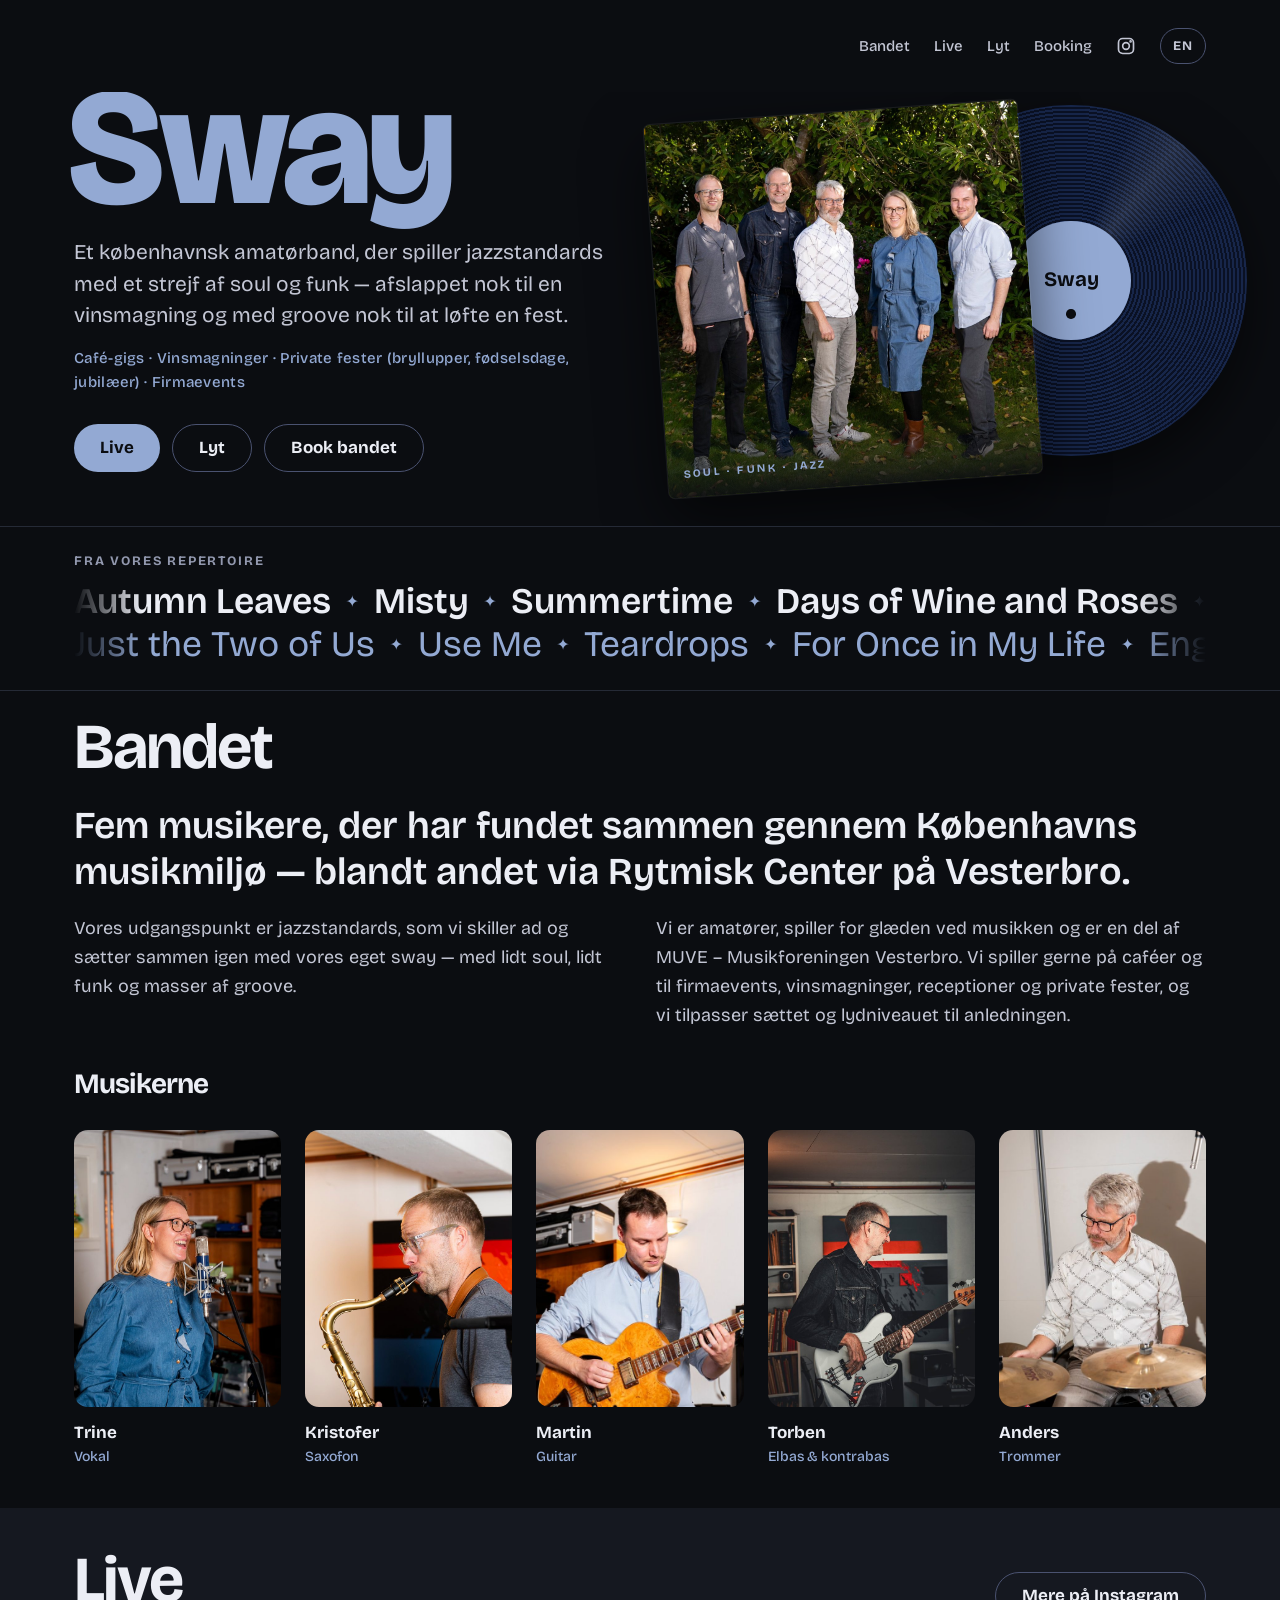
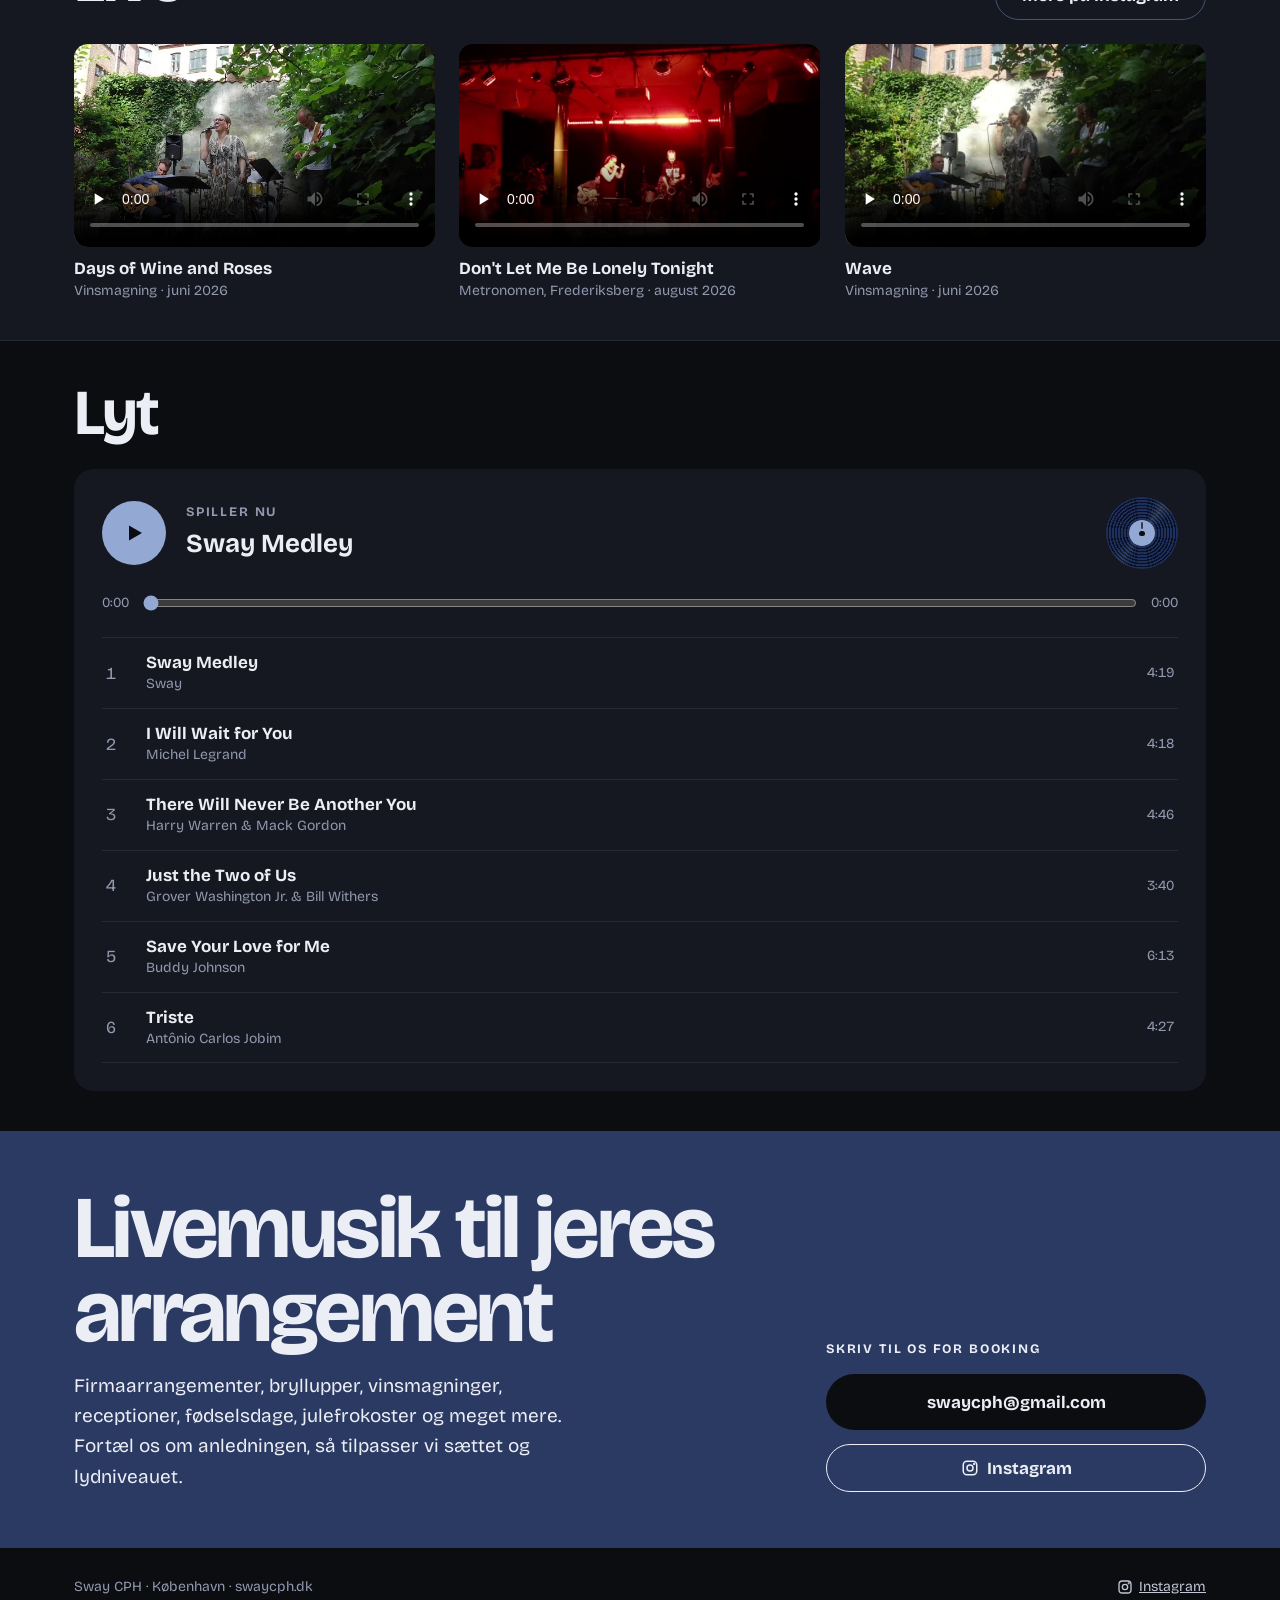
==== commit 3385a285: "Lift the record so it sits level with the tilted cover Co-Authored-By: Claude Opus 5.5 <noreply@anth" ====
--- a/index.html
+++ b/index.html
@@ -12,7 +12,7 @@
 <link rel="preconnect" href="https://fonts.googleapis.com">
 <link rel="preconnect" href="https://fonts.gstatic.com" crossorigin>
 <link href="https://fonts.googleapis.com/css2?family=Bricolage+Grotesque:opsz,wght@12..96,400..800&display=swap" rel="stylesheet">
-<link rel="stylesheet" href="style.css?v=20261114q">
+<link rel="stylesheet" href="style.css?v=20261114r">
 <script>if (/[?&]theme=classic\b/.test(location.search)) document.documentElement.classList.add('theme-classic');</script>
 <script>
   // Always open at the top: no restored scroll position, and drop a #section left in the address by an earlier click.
@@ -207,9 +207,9 @@
   <a href="https://www.instagram.com/swaysocial_cph/" target="_blank" rel="noopener" class="footer-ig"><svg width="16" height="16" viewBox="0 0 24 24" fill="none" stroke="currentColor" stroke-width="2" aria-hidden="true"><rect x="3" y="3" width="18" height="18" rx="5"/><circle cx="12" cy="12" r="4"/><circle cx="17.5" cy="6.5" r="0.6" fill="currentColor"/></svg>Instagram</a>
 </footer>
 
-<script src="i18n.js?v=20261114q"></script>
-<script src="player.js?v=20261114q"></script>
-<script src="repertoire.js?v=20261114q"></script>
+<script src="i18n.js?v=20261114r"></script>
+<script src="player.js?v=20261114r"></script>
+<script src="repertoire.js?v=20261114r"></script>
 
 </body>
 </html>
--- a/style.css
+++ b/style.css
@@ -159,7 +159,7 @@
 .cover figcaption { position: absolute; inset: auto 0 0 0; padding: 40px 16px 14px; display: flex; flex-direction: column; background: linear-gradient(to top, rgba(var(--shade),0.92), rgba(var(--shade),0)); }
 .cover-top { font-size: 11px; font-weight: 700; letter-spacing: 0.2em; text-transform: uppercase; color: var(--gold); }
 .cover-title { font-family: var(--serif); font-weight: 700; font-size: 26px; line-height: 1.1; color: var(--text); }
-.record { z-index: 1; position: absolute; right: -58%; top: 3%; width: 94%; aspect-ratio: 1; border-radius: 50%; display: flex; align-items: center; justify-content: center;
+.record { z-index: 1; position: absolute; right: -58%; top: -2%; width: 94%; aspect-ratio: 1; border-radius: 50%; display: flex; align-items: center; justify-content: center;
   background: repeating-radial-gradient(circle at center, var(--groove-a) 0 2px, var(--groove-b) 2px 4px); box-shadow: 0 20px 50px rgba(0,0,0,0.5); animation: spin 6s linear infinite; animation-play-state: paused; }
 .record span { width: 34%; aspect-ratio: 1; border-radius: 50%; background: var(--gold); color: var(--ground); display: flex; align-items: center; justify-content: flex-end; flex-direction: column; padding-bottom: 0; font-family: var(--serif); font-weight: 700; font-size: clamp(14px, 1.6vw, 22px); position: relative; }
 .record span { justify-content: center; }
